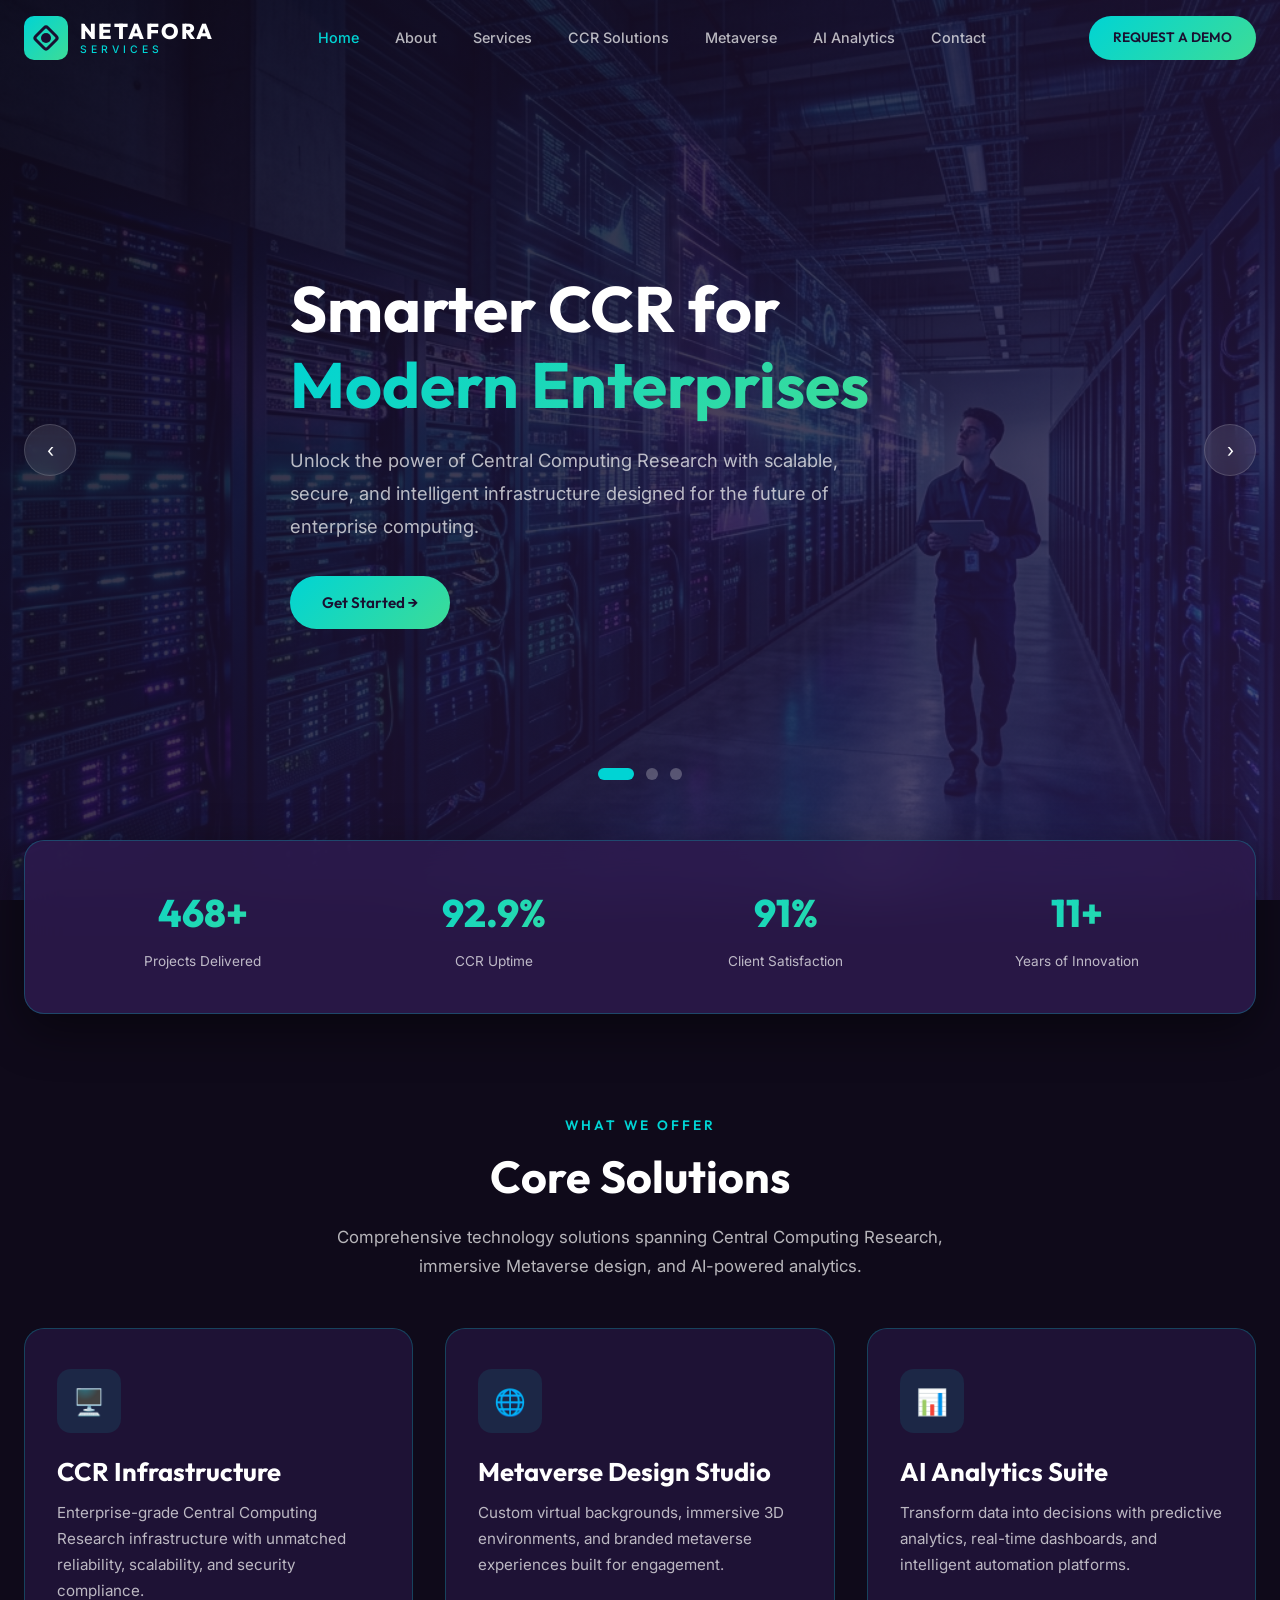
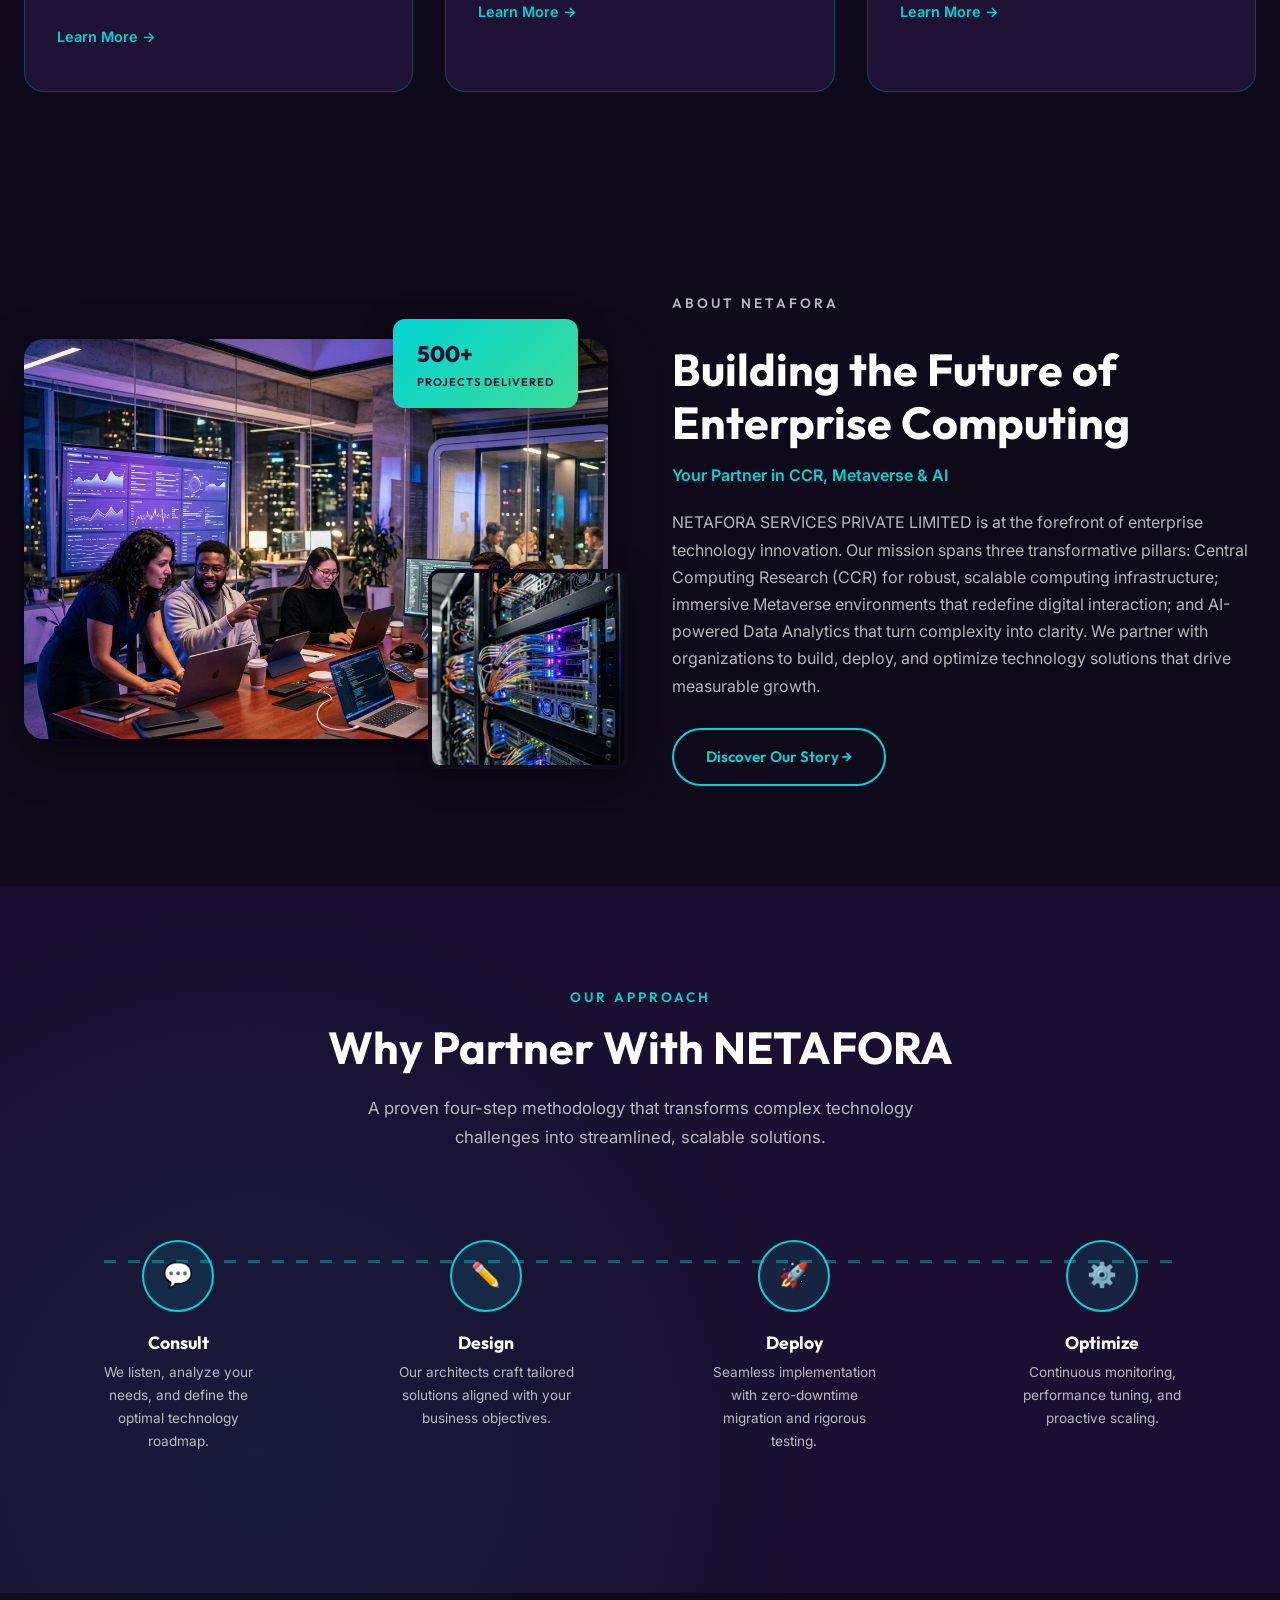
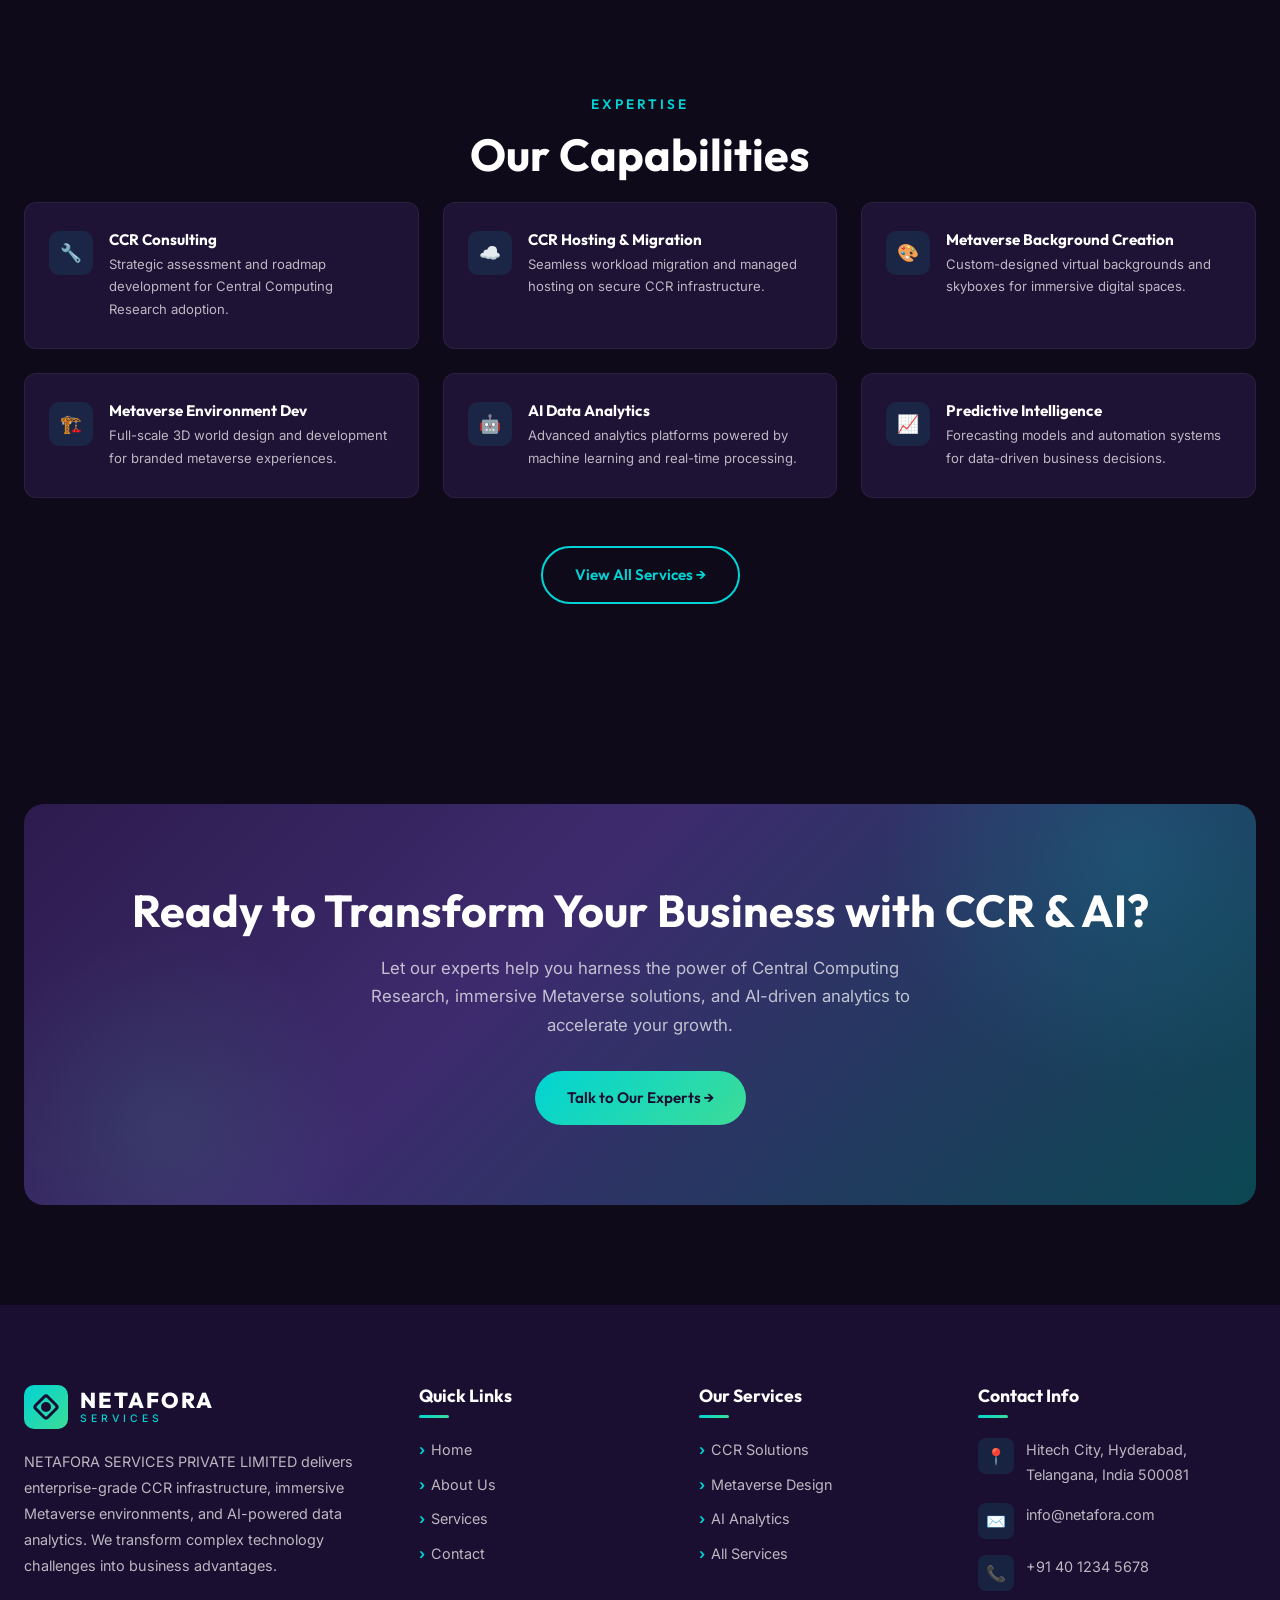
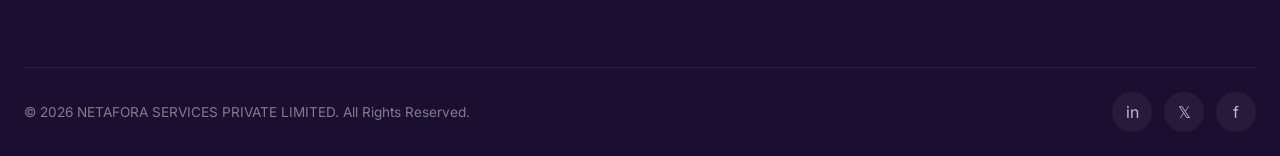
==== index.html @ 44c473fe "First commit" ====
<!DOCTYPE html>
<html lang="en">
<head>
  <meta charset="UTF-8">
  <meta name="viewport" content="width=device-width, initial-scale=1.0">
  <title>NETAFORA SERVICES — CCR, Metaverse & AI Analytics Solutions</title>
  <meta name="description" content="NETAFORA SERVICES PRIVATE LIMITED delivers cutting-edge Central Computing Research (CCR), immersive Metaverse environments, and AI-powered Data Analytics solutions for modern enterprises.">
  <link rel="stylesheet" href="css/style.css">
</head>
<body>

  <!-- ========== HEADER ========== -->
  <header class="site-header" id="siteHeader">
    <div class="header-inner">
      <a href="index.html" class="logo">
        <div class="logo-icon" aria-hidden="true"></div>
        <div class="logo-text">
          <span class="brand">NETAFORA</span>
          <span class="tagline">SERVICES</span>
        </div>
      </a>
      <nav class="main-nav" id="mainNav">
        <a href="index.html">Home</a>
        <a href="about.html">About</a>
        <a href="services.html">Services</a>
        <a href="ccr.html">CCR Solutions</a>
        <a href="metaverse.html">Metaverse</a>
        <a href="data-analytics.html">AI Analytics</a>
        <a href="contact.html">Contact</a>
      </nav>
      <div class="header-cta">
        <a href="contact.html" class="btn btn-primary btn-sm">REQUEST A DEMO</a>
      </div>
      <button class="nav-toggle" id="navToggle" aria-label="Toggle navigation">
        <span></span><span></span><span></span>
      </button>
    </div>
  </header>

  <!-- ========== HERO CAROUSEL ========== -->
  <section class="hero-carousel" id="heroCarousel">
    <div class="carousel-slides">
      <!-- Slide 1 -->
      <div class="carousel-slide active">
        <div class="slide-bg" style="background-image: url('assets/images/hero-ccr.png')"></div>
        <div class="slide-overlay"></div>
        <div class="slide-content">
          <h1 class="reveal">Smarter CCR for <span class="text-gradient">Modern Enterprises</span></h1>
          <p class="reveal">Unlock the power of Central Computing Research with scalable, secure, and intelligent infrastructure designed for the future of enterprise computing.</p>
          <a href="ccr.html" class="btn btn-primary reveal">Get Started →</a>
        </div>
      </div>
      <!-- Slide 2 -->
      <div class="carousel-slide">
        <div class="slide-bg" style="background-image: url('assets/images/hero-metaverse.png')"></div>
        <div class="slide-overlay"></div>
        <div class="slide-content">
          <h1>Immersive Metaverse Environments, <span class="text-gradient">Built Right</span></h1>
          <p>From virtual backgrounds to fully immersive 3D worlds — we design and build metaverse experiences that captivate and engage.</p>
          <a href="metaverse.html" class="btn btn-primary">Get Started →</a>
        </div>
      </div>
      <!-- Slide 3 -->
      <div class="carousel-slide">
        <div class="slide-bg" style="background-image: url('assets/images/hero-analytics.png')"></div>
        <div class="slide-overlay"></div>
        <div class="slide-content">
          <h1>AI-Driven Data Analytics for <span class="text-gradient">Real Growth</span></h1>
          <p>Transform raw data into actionable intelligence. Our AI-powered analytics platform delivers insights that drive smarter decisions.</p>
          <a href="data-analytics.html" class="btn btn-primary">Get Started →</a>
        </div>
      </div>
    </div>

    <div class="carousel-arrows">
      <button class="carousel-arrow prev" aria-label="Previous slide">‹</button>
      <button class="carousel-arrow next" aria-label="Next slide">›</button>
    </div>

    <div class="carousel-dots">
      <button class="carousel-dot active" aria-label="Go to slide 1"></button>
      <button class="carousel-dot" aria-label="Go to slide 2"></button>
      <button class="carousel-dot" aria-label="Go to slide 3"></button>
    </div>
  </section>

  <!-- ========== STATS STRIP ========== -->
  <section class="stats-strip">
    <div class="container">
      <div class="stats-strip-inner reveal">
        <div class="stat-item">
          <div class="stat-number" data-target="500" data-suffix="+">0</div>
          <div class="stat-label">Projects Delivered</div>
        </div>
        <div class="stat-item">
          <div class="stat-number" data-target="99" data-suffix=".9%">0</div>
          <div class="stat-label">CCR Uptime</div>
        </div>
        <div class="stat-item">
          <div class="stat-number" data-target="98" data-suffix="%">0</div>
          <div class="stat-label">Client Satisfaction</div>
        </div>
        <div class="stat-item">
          <div class="stat-number" data-target="12" data-suffix="+">0</div>
          <div class="stat-label">Years of Innovation</div>
        </div>
      </div>
    </div>
  </section>

  <!-- ========== CORE SOLUTIONS ========== -->
  <section class="core-solutions section-pad" id="coreSolutions">
    <div class="container">
      <div class="section-header reveal">
        <p class="section-label">What We Offer</p>
        <h2 class="section-title">Core Solutions</h2>
        <p class="section-subtitle">Comprehensive technology solutions spanning Central Computing Research, immersive Metaverse design, and AI-powered analytics.</p>
      </div>
      <div class="solutions-grid">
        <div class="solution-card reveal">
          <div class="card-icon">🖥️</div>
          <h3>CCR Infrastructure</h3>
          <p>Enterprise-grade Central Computing Research infrastructure with unmatched reliability, scalability, and security compliance.</p>
          <a href="ccr.html" class="card-link">Learn More →</a>
        </div>
        <div class="solution-card reveal">
          <div class="card-icon">🌐</div>
          <h3>Metaverse Design Studio</h3>
          <p>Custom virtual backgrounds, immersive 3D environments, and branded metaverse experiences built for engagement.</p>
          <a href="metaverse.html" class="card-link">Learn More →</a>
        </div>
        <div class="solution-card reveal">
          <div class="card-icon">📊</div>
          <h3>AI Analytics Suite</h3>
          <p>Transform data into decisions with predictive analytics, real-time dashboards, and intelligent automation platforms.</p>
          <a href="data-analytics.html" class="card-link">Learn More →</a>
        </div>
      </div>
    </div>
  </section>

  <!-- ========== ABOUT SNAPSHOT ========== -->
  <section class="about-snapshot section-pad" id="aboutSnapshot">
    <div class="container">
      <div class="snapshot-grid">
        <div class="about-image-grid reveal-left">
          <div class="img-main">
            <img src="assets/images/about-team.png" alt="NETAFORA team collaborating on technology solutions">
          </div>
          <div class="img-secondary">
            <img src="assets/images/ccr-infrastructure.png" alt="CCR infrastructure close-up">
          </div>
          <div class="floating-badge">
            500+
            <span>Projects Delivered</span>
          </div>
        </div>
        <div class="snapshot-text reveal-right">
          <p class="section-label">About NETAFORA</p>
          <h2 class="section-title">Building the Future of Enterprise Computing</h2>
          <p class="sub">Your Partner in CCR, Metaverse &amp; AI</p>
          <p>NETAFORA SERVICES PRIVATE LIMITED is at the forefront of enterprise technology innovation. Our mission spans three transformative pillars: Central Computing Research (CCR) for robust, scalable computing infrastructure; immersive Metaverse environments that redefine digital interaction; and AI-powered Data Analytics that turn complexity into clarity. We partner with organizations to build, deploy, and optimize technology solutions that drive measurable growth.</p>
          <a href="about.html" class="btn btn-outline">Discover Our Story →</a>
        </div>
      </div>
    </div>
  </section>

  <!-- ========== PROCESS TIMELINE ========== -->
  <section class="process-section section-pad" id="processSection">
    <div class="container">
      <div class="section-header reveal">
        <p class="section-label">Our Approach</p>
        <h2 class="section-title">Why Partner With NETAFORA</h2>
        <p class="section-subtitle">A proven four-step methodology that transforms complex technology challenges into streamlined, scalable solutions.</p>
      </div>
      <div class="process-timeline reveal">
        <div class="process-step">
          <div class="step-icon">💬</div>
          <h4>Consult</h4>
          <p>We listen, analyze your needs, and define the optimal technology roadmap.</p>
        </div>
        <div class="process-step">
          <div class="step-icon">✏️</div>
          <h4>Design</h4>
          <p>Our architects craft tailored solutions aligned with your business objectives.</p>
        </div>
        <div class="process-step">
          <div class="step-icon">🚀</div>
          <h4>Deploy</h4>
          <p>Seamless implementation with zero-downtime migration and rigorous testing.</p>
        </div>
        <div class="process-step">
          <div class="step-icon">⚙️</div>
          <h4>Optimize</h4>
          <p>Continuous monitoring, performance tuning, and proactive scaling.</p>
        </div>
      </div>
    </div>
  </section>

  <!-- ========== CAPABILITIES GRID ========== -->
  <section class="capabilities-section section-pad" id="capabilities">
    <div class="container">
      <div class="section-header reveal">
        <p class="section-label">Expertise</p>
        <h2 class="section-title">Our Capabilities</h2>
      </div>
      <div class="capabilities-grid">
        <div class="capability-item reveal">
          <div class="cap-icon">🔧</div>
          <div>
            <h4>CCR Consulting</h4>
            <p>Strategic assessment and roadmap development for Central Computing Research adoption.</p>
          </div>
        </div>
        <div class="capability-item reveal">
          <div class="cap-icon">☁️</div>
          <div>
            <h4>CCR Hosting &amp; Migration</h4>
            <p>Seamless workload migration and managed hosting on secure CCR infrastructure.</p>
          </div>
        </div>
        <div class="capability-item reveal">
          <div class="cap-icon">🎨</div>
          <div>
            <h4>Metaverse Background Creation</h4>
            <p>Custom-designed virtual backgrounds and skyboxes for immersive digital spaces.</p>
          </div>
        </div>
        <div class="capability-item reveal">
          <div class="cap-icon">🏗️</div>
          <div>
            <h4>Metaverse Environment Dev</h4>
            <p>Full-scale 3D world design and development for branded metaverse experiences.</p>
          </div>
        </div>
        <div class="capability-item reveal">
          <div class="cap-icon">🤖</div>
          <div>
            <h4>AI Data Analytics</h4>
            <p>Advanced analytics platforms powered by machine learning and real-time processing.</p>
          </div>
        </div>
        <div class="capability-item reveal">
          <div class="cap-icon">📈</div>
          <div>
            <h4>Predictive Intelligence</h4>
            <p>Forecasting models and automation systems for data-driven business decisions.</p>
          </div>
        </div>
      </div>
      <div class="section-header">
        <a href="services.html" class="btn btn-outline reveal">View All Services →</a>
      </div>
    </div>
  </section>

  <!-- ========== CTA BANNER ========== -->
  <section class="cta-banner section-pad">
    <div class="container">
      <div class="cta-banner-inner reveal">
        <h2>Ready to Transform Your Business with CCR &amp; AI?</h2>
        <p>Let our experts help you harness the power of Central Computing Research, immersive Metaverse solutions, and AI-driven analytics to accelerate your growth.</p>
        <a href="contact.html" class="btn btn-primary">Talk to Our Experts →</a>
      </div>
    </div>
  </section>

  <!-- ========== FOOTER ========== -->
  <footer class="site-footer" id="siteFooter">
    <div class="container">
      <div class="footer-grid">
        <div class="footer-col">
          <div class="logo" style="margin-bottom: 20px;">
            <div class="logo-icon" aria-hidden="true"></div>
            <div class="logo-text">
              <span class="brand">NETAFORA</span>
              <span class="tagline">SERVICES</span>
            </div>
          </div>
          <p>NETAFORA SERVICES PRIVATE LIMITED delivers enterprise-grade CCR infrastructure, immersive Metaverse environments, and AI-powered data analytics. We transform complex technology challenges into business advantages.</p>
        </div>
        <div class="footer-col">
          <h4>Quick Links</h4>
          <div class="footer-links">
            <a href="index.html">Home</a>
            <a href="about.html">About Us</a>
            <a href="services.html">Services</a>
            <a href="contact.html">Contact</a>
          </div>
        </div>
        <div class="footer-col">
          <h4>Our Services</h4>
          <div class="footer-links">
            <a href="ccr.html">CCR Solutions</a>
            <a href="metaverse.html">Metaverse Design</a>
            <a href="data-analytics.html">AI Analytics</a>
            <a href="services.html">All Services</a>
          </div>
        </div>
        <div class="footer-col">
          <h4>Contact Info</h4>
          <div class="footer-contact-item">
            <div class="fc-icon">📍</div>
            <div>Hitech City, Hyderabad,<br>Telangana, India 500081</div>
          </div>
          <div class="footer-contact-item">
            <div class="fc-icon">✉️</div>
            <div>info@netafora.com</div>
          </div>
          <div class="footer-contact-item">
            <div class="fc-icon">📞</div>
            <div>+91 40 1234 5678</div>
          </div>
        </div>
      </div>
      <div class="footer-bottom">
        <p>&copy; 2026 NETAFORA SERVICES PRIVATE LIMITED. All Rights Reserved.</p>
        <div class="footer-socials">
          <a href="#" aria-label="LinkedIn">in</a>
          <a href="#" aria-label="Twitter">𝕏</a>
          <a href="#" aria-label="Facebook">f</a>
        </div>
      </div>
    </div>
  </footer>

  <script src="js/script.js"></script>
</body>
</html>
---- css/style.css ----
/* ============================================================
   NETAFORA SERVICES PRIVATE LIMITED — Master Stylesheet
   Design System: Deep Indigo/Violet + Electric Cyan/Mint
   ============================================================ */

/* ---------- Google Fonts ---------- */
@import url('https://fonts.googleapis.com/css2?family=Inter:wght@300;400;500;600;700&family=Outfit:wght@400;500;600;700;800;900&display=swap');

/* ---------- CSS Reset ---------- */
*, *::before, *::after { margin: 0; padding: 0; box-sizing: border-box; }
html { scroll-behavior: smooth; }
body { font-family: 'Inter', sans-serif; background: var(--bg); color: var(--text); line-height: 1.7; overflow-x: hidden; }
a { text-decoration: none; color: inherit; }
ul, ol { list-style: none; }
img { max-width: 100%; height: auto; display: block; }
button, input, textarea, select { font-family: inherit; font-size: inherit; }

/* ---------- Design Tokens ---------- */
:root {
  --primary: #2D1B4E;
  --primary-light: #3D2B6E;
  --primary-dark: #1A0F30;
  --primary-mid: #352060;
  --accent: #00D4D4;
  --accent-alt: #3DDC97;
  --gradient: linear-gradient(135deg, #00D4D4, #3DDC97);
  --gradient-diag: linear-gradient(135deg, #2D1B4E 50%, #00D4D4 50%);
  --gradient-hero: linear-gradient(135deg, rgba(45,27,78,0.92), rgba(26,15,48,0.85));
  --bg: #0F0A1A;
  --bg-card: rgba(45,27,78,0.55);
  --bg-card-solid: #251545;
  --text: #FFFFFF;
  --text-secondary: rgba(255,255,255,0.7);
  --text-muted: rgba(255,255,255,0.45);
  --border: rgba(0,212,212,0.25);
  --border-strong: rgba(0,212,212,0.5);
  --shadow: 0 8px 32px rgba(0,0,0,0.35);
  --shadow-lg: 0 16px 48px rgba(0,0,0,0.45);
  --radius: 12px;
  --radius-lg: 20px;
  --radius-pill: 50px;
  --transition: 0.35s cubic-bezier(0.4, 0, 0.2, 1);
  --max-width: 1280px;
}

/* ---------- Utility ---------- */
.container { max-width: var(--max-width); margin: 0 auto; padding: 0 24px; }
.section-pad { padding: 100px 0; }
.text-gradient { background: var(--gradient); -webkit-background-clip: text; -webkit-text-fill-color: transparent; background-clip: text; }
.sr-only { position: absolute; width: 1px; height: 1px; padding: 0; margin: -1px; overflow: hidden; clip: rect(0,0,0,0); border: 0; }

/* ---------- Typography ---------- */
h1, h2, h3, h4, h5, h6 { font-family: 'Outfit', sans-serif; font-weight: 700; line-height: 1.2; }
h1 { font-size: clamp(2.2rem, 5vw, 3.8rem); }
h2 { font-size: clamp(1.8rem, 4vw, 2.8rem); }
h3 { font-size: clamp(1.2rem, 2.5vw, 1.6rem); }
.section-label { font-family: 'Outfit', sans-serif; font-size: 0.85rem; font-weight: 600; letter-spacing: 3px; text-transform: uppercase; color: var(--accent); margin-bottom: 12px; }
.section-title { margin-bottom: 20px; }
.section-subtitle { color: var(--text-secondary); max-width: 620px; margin-bottom: 48px; font-size: 1.05rem; }
.section-header { text-align: center; }
.section-header .section-subtitle { margin-left: auto; margin-right: auto; }

/* ---------- Buttons ---------- */
.btn { display: inline-flex; align-items: center; gap: 8px; padding: 14px 32px; border-radius: var(--radius-pill); font-family: 'Outfit', sans-serif; font-weight: 600; font-size: 0.95rem; border: none; cursor: pointer; transition: var(--transition); position: relative; overflow: hidden; }
.btn-primary { background: var(--gradient); color: var(--primary-dark); }
.btn-primary:hover { transform: translateY(-2px); box-shadow: 0 8px 24px rgba(0,212,212,0.35); }
.btn-outline { background: transparent; color: var(--accent); border: 2px solid var(--accent); }
.btn-outline:hover { background: var(--accent); color: var(--primary-dark); transform: translateY(-2px); }
.btn-white { background: #fff; color: var(--primary); }
.btn-white:hover { transform: translateY(-2px); box-shadow: 0 8px 24px rgba(255,255,255,0.2); }
.btn-sm { padding: 10px 24px; font-size: 0.85rem; }
.btn-icon { width: 48px; height: 48px; padding: 0; display: inline-flex; align-items: center; justify-content: center; border-radius: 50%; }

/* ---------- Header / Navigation ---------- */
.site-header { position: fixed; top: 0; left: 0; width: 100%; z-index: 1000; padding: 16px 0; transition: var(--transition); }
.site-header.scrolled { background: rgba(15,10,26,0.95); backdrop-filter: blur(20px); -webkit-backdrop-filter: blur(20px); padding: 10px 0; box-shadow: 0 4px 30px rgba(0,0,0,0.3); }
.header-inner { display: flex; align-items: center; justify-content: space-between; max-width: var(--max-width); margin: 0 auto; padding: 0 24px; }
.logo { display: flex; align-items: center; gap: 12px; }
.logo-icon { width: 44px; height: 44px; background: var(--gradient); border-radius: 10px; display: flex; align-items: center; justify-content: center; position: relative; }
.logo-icon::before { content: ''; position: absolute; width: 20px; height: 20px; border: 3px solid var(--primary-dark); border-radius: 4px; transform: rotate(45deg); }
.logo-icon::after { content: ''; position: absolute; width: 10px; height: 10px; background: var(--primary-dark); border-radius: 50%; }
.logo-text { display: flex; flex-direction: column; line-height: 1; }
.logo-text .brand { font-family: 'Outfit', sans-serif; font-weight: 800; font-size: 1.35rem; letter-spacing: 2px; color: #fff; }
.logo-text .tagline { font-size: 0.65rem; letter-spacing: 4px; text-transform: uppercase; color: var(--accent); font-weight: 500; margin-top: 2px; }

.main-nav { display: flex; align-items: center; gap: 4px; }
.main-nav a { padding: 8px 16px; font-size: 0.9rem; font-weight: 500; color: var(--text-secondary); transition: var(--transition); border-radius: 8px; white-space: nowrap; }
.main-nav a:hover, .main-nav a.active { color: var(--accent); }

.header-cta .btn { font-size: 0.85rem; padding: 10px 24px; }

/* Mobile nav toggle */
.nav-toggle { display: none; flex-direction: column; gap: 5px; cursor: pointer; padding: 8px; background: none; border: none; }
.nav-toggle span { display: block; width: 24px; height: 2px; background: #fff; transition: var(--transition); border-radius: 2px; }
.nav-toggle.active span:nth-child(1) { transform: rotate(45deg) translate(5px, 5px); }
.nav-toggle.active span:nth-child(2) { opacity: 0; }
.nav-toggle.active span:nth-child(3) { transform: rotate(-45deg) translate(5px, -5px); }

/* ---------- Footer ---------- */
.site-footer { background: var(--primary-dark); padding: 80px 0 0; }
.footer-grid { display: grid; grid-template-columns: 1.5fr 1fr 1fr 1.2fr; gap: 48px; padding-bottom: 60px; border-bottom: 1px solid rgba(255,255,255,0.08); }
.footer-col h4 { font-family: 'Outfit', sans-serif; font-size: 1.1rem; margin-bottom: 20px; position: relative; padding-bottom: 12px; }
.footer-col h4::after { content: ''; position: absolute; bottom: 0; left: 0; width: 30px; height: 3px; background: var(--gradient); border-radius: 2px; }
.footer-col p { color: var(--text-secondary); font-size: 0.9rem; line-height: 1.8; }
.footer-col .footer-links { display: flex; flex-direction: column; gap: 10px; }
.footer-col .footer-links a { color: var(--text-secondary); font-size: 0.9rem; transition: var(--transition); display: flex; align-items: center; gap: 6px; }
.footer-col .footer-links a:hover { color: var(--accent); transform: translateX(4px); }
.footer-col .footer-links a::before { content: '›'; color: var(--accent); font-weight: 700; }
.footer-contact-item { display: flex; align-items: flex-start; gap: 12px; margin-bottom: 16px; color: var(--text-secondary); font-size: 0.9rem; }
.footer-contact-item .fc-icon { width: 36px; height: 36px; min-width: 36px; background: rgba(0,212,212,0.1); border-radius: 8px; display: flex; align-items: center; justify-content: center; color: var(--accent); font-size: 1rem; }
.footer-bottom { display: flex; align-items: center; justify-content: space-between; padding: 24px 0; }
.footer-bottom p { color: var(--text-muted); font-size: 0.85rem; }
.footer-socials { display: flex; gap: 12px; }
.footer-socials a { width: 40px; height: 40px; border-radius: 50%; background: rgba(255,255,255,0.05); display: flex; align-items: center; justify-content: center; color: var(--text-secondary); transition: var(--transition); }
.footer-socials a:hover { background: var(--accent); color: var(--primary-dark); }

/* ---------- Page Banner ---------- */
.page-banner { position: relative; padding: 160px 0 80px; text-align: center; background: var(--primary-dark); overflow: hidden; }
.page-banner::before { content: ''; position: absolute; inset: 0; background: radial-gradient(ellipse at 30% 50%, rgba(0,212,212,0.08) 0%, transparent 60%), radial-gradient(ellipse at 70% 50%, rgba(61,220,151,0.06) 0%, transparent 60%); }
.page-banner .grid-pattern { position: absolute; inset: 0; background-image: linear-gradient(rgba(255,255,255,0.03) 1px, transparent 1px), linear-gradient(90deg, rgba(255,255,255,0.03) 1px, transparent 1px); background-size: 50px 50px; }
.page-banner h1 { position: relative; z-index: 1; }
.page-banner .breadcrumb { position: relative; z-index: 1; margin-top: 16px; color: var(--text-secondary); font-size: 0.9rem; }
.page-banner .breadcrumb a { color: var(--accent); }

/* ============================================================
   HOME PAGE — Hero Carousel
   ============================================================ */
.hero-carousel { position: relative; height: 100vh; min-height: 600px; overflow: hidden; }
.carousel-slides { position: relative; height: 100%; }
.carousel-slide { position: absolute; inset: 0; opacity: 0; transition: opacity 0.8s ease; display: flex; align-items: center; }
.carousel-slide.active { opacity: 1; z-index: 1; }
.carousel-slide .slide-bg { position: absolute; inset: 0; background-size: cover; background-position: center; }
.carousel-slide .slide-overlay { position: absolute; inset: 0; background: linear-gradient(135deg, rgba(15,10,26,0.88) 0%, rgba(45,27,78,0.75) 100%); }
.carousel-slide .slide-content { position: relative; z-index: 2; max-width: var(--max-width); margin: 0 auto; padding: 0 24px; }
.carousel-slide .slide-content h1 { font-size: clamp(2.4rem, 5.5vw, 4rem); margin-bottom: 20px; max-width: 700px; }
.carousel-slide .slide-content p { color: var(--text-secondary); font-size: 1.15rem; max-width: 560px; margin-bottom: 32px; line-height: 1.8; }

.carousel-arrows { position: absolute; top: 50%; left: 0; right: 0; z-index: 10; display: flex; justify-content: space-between; padding: 0 24px; transform: translateY(-50%); pointer-events: none; }
.carousel-arrow { width: 52px; height: 52px; border-radius: 50%; background: rgba(255,255,255,0.1); backdrop-filter: blur(10px); border: 1px solid rgba(255,255,255,0.15); display: flex; align-items: center; justify-content: center; cursor: pointer; transition: var(--transition); pointer-events: all; color: #fff; font-size: 1.2rem; }
.carousel-arrow:hover { background: var(--accent); color: var(--primary-dark); border-color: var(--accent); }

.carousel-dots { position: absolute; bottom: 120px; left: 50%; transform: translateX(-50%); z-index: 10; display: flex; gap: 12px; }
.carousel-dot { width: 12px; height: 12px; border-radius: 50%; background: rgba(255,255,255,0.25); cursor: pointer; transition: var(--transition); border: none; }
.carousel-dot.active { background: var(--accent); width: 36px; border-radius: 6px; }

/* ---------- Stats Strip ---------- */
.stats-strip { position: relative; z-index: 20; margin-top: -60px; }
.stats-strip-inner { background: rgba(45,27,78,0.85); backdrop-filter: blur(20px); -webkit-backdrop-filter: blur(20px); border: 1px solid var(--border); border-radius: var(--radius-lg); padding: 40px 48px; display: grid; grid-template-columns: repeat(4, 1fr); gap: 32px; box-shadow: var(--shadow-lg); }
.stat-item { text-align: center; }
.stat-number { font-family: 'Outfit', sans-serif; font-size: 2.4rem; font-weight: 800; background: var(--gradient); -webkit-background-clip: text; -webkit-text-fill-color: transparent; background-clip: text; }
.stat-label { color: var(--text-secondary); font-size: 0.85rem; margin-top: 4px; }

/* ---------- Core Solutions Section ---------- */
.core-solutions { background: var(--bg); }
.solutions-grid { display: grid; grid-template-columns: repeat(3, 1fr); gap: 32px; }
.solution-card { background: var(--bg-card); backdrop-filter: blur(10px); border: 1px solid var(--border); border-radius: var(--radius-lg); padding: 40px 32px; transition: var(--transition); position: relative; overflow: hidden; }
.solution-card::before { content: ''; position: absolute; top: 0; left: 0; right: 0; height: 3px; background: var(--gradient); opacity: 0; transition: var(--transition); }
.solution-card:hover { transform: translateY(-8px); box-shadow: var(--shadow-lg); border-color: var(--border-strong); }
.solution-card:hover::before { opacity: 1; }
.solution-card .card-icon { width: 64px; height: 64px; background: rgba(0,212,212,0.1); border-radius: 14px; display: flex; align-items: center; justify-content: center; margin-bottom: 24px; font-size: 1.6rem; color: var(--accent); }
.solution-card h3 { margin-bottom: 12px; }
.solution-card p { color: var(--text-secondary); font-size: 0.95rem; margin-bottom: 20px; }
.solution-card .card-link { display: inline-flex; align-items: center; gap: 8px; color: var(--accent); font-weight: 600; font-size: 0.9rem; transition: var(--transition); }
.solution-card .card-link:hover { gap: 14px; }

/* ---------- About Snapshot ---------- */
.about-snapshot .snapshot-grid { display: grid; grid-template-columns: 1fr 1fr; gap: 64px; align-items: center; }
.about-image-grid { position: relative; }
.about-image-grid .img-main { border-radius: var(--radius-lg); overflow: hidden; box-shadow: var(--shadow-lg); }
.about-image-grid .img-main img { width: 100%; height: 400px; object-fit: cover; }
.about-image-grid .img-secondary { position: absolute; bottom: -30px; right: -20px; width: 200px; height: 200px; border-radius: var(--radius); overflow: hidden; border: 4px solid var(--bg); box-shadow: var(--shadow); }
.about-image-grid .img-secondary img { width: 100%; height: 100%; object-fit: cover; }
.about-image-grid .floating-badge { position: absolute; top: -20px; right: 30px; background: var(--gradient); color: var(--primary-dark); padding: 16px 24px; border-radius: var(--radius); font-family: 'Outfit', sans-serif; font-weight: 800; font-size: 1.4rem; box-shadow: var(--shadow); }
.about-image-grid .floating-badge span { display: block; font-size: 0.7rem; font-weight: 600; letter-spacing: 1px; text-transform: uppercase; }
.snapshot-text h2 { margin-bottom: 12px; }
.snapshot-text .sub { color: var(--accent); font-weight: 600; margin-bottom: 20px; font-size: 1rem; }
.snapshot-text p { color: var(--text-secondary); margin-bottom: 28px; }

/* ---------- Process Timeline ---------- */
.process-section { background: var(--primary-dark); position: relative; overflow: hidden; }
.process-section::before { content: ''; position: absolute; inset: 0; background: radial-gradient(circle at 20% 80%, rgba(0,212,212,0.06), transparent 50%); }
.process-timeline { display: flex; align-items: flex-start; justify-content: space-between; position: relative; padding: 40px 0; }
.process-timeline::before { content: ''; position: absolute; top: 60px; left: 80px; right: 80px; height: 3px; background: repeating-linear-gradient(90deg, var(--accent) 0, var(--accent) 12px, transparent 12px, transparent 24px); opacity: 0.4; }
.process-step { text-align: center; flex: 1; position: relative; z-index: 1; }
.process-step .step-icon { width: 72px; height: 72px; border-radius: 50%; background: rgba(0,212,212,0.1); border: 2px solid var(--accent); display: flex; align-items: center; justify-content: center; margin: 0 auto 20px; font-size: 1.5rem; color: var(--accent); transition: var(--transition); }
.process-step:hover .step-icon { background: var(--accent); color: var(--primary-dark); transform: scale(1.1); }
.process-step h4 { margin-bottom: 8px; font-size: 1.1rem; }
.process-step p { color: var(--text-secondary); font-size: 0.85rem; max-width: 180px; margin: 0 auto; }

/* ---------- Capabilities Grid ---------- */
.capabilities-grid { display: grid; grid-template-columns: repeat(3, 1fr); gap: 24px; margin-bottom: 48px; }
.capability-item { background: var(--bg-card); border: 1px solid rgba(255,255,255,0.06); border-radius: var(--radius); padding: 28px 24px; display: flex; align-items: flex-start; gap: 16px; transition: var(--transition); }
.capability-item:hover { border-color: var(--border); transform: translateY(-4px); }
.capability-item .cap-icon { width: 44px; height: 44px; min-width: 44px; background: rgba(0,212,212,0.1); border-radius: 10px; display: flex; align-items: center; justify-content: center; color: var(--accent); font-size: 1.1rem; }
.capability-item h4 { font-size: 0.95rem; margin-bottom: 4px; }
.capability-item p { color: var(--text-secondary); font-size: 0.82rem; }

/* ---------- CTA Banner ---------- */
.cta-banner { position: relative; overflow: hidden; }
.cta-banner-inner { background: linear-gradient(135deg, var(--primary) 0%, var(--primary-light) 40%, rgba(0,212,212,0.3) 100%); border-radius: var(--radius-lg); padding: 80px 64px; text-align: center; position: relative; overflow: hidden; }
.cta-banner-inner::before { content: ''; position: absolute; top: -50%; right: -10%; width: 500px; height: 500px; background: radial-gradient(circle, rgba(0,212,212,0.15), transparent 70%); border-radius: 50%; }
.cta-banner-inner::after { content: ''; position: absolute; bottom: -30%; left: -5%; width: 400px; height: 400px; background: radial-gradient(circle, rgba(61,220,151,0.1), transparent 70%); border-radius: 50%; }
.cta-banner-inner h2 { position: relative; z-index: 1; margin-bottom: 16px; }
.cta-banner-inner p { position: relative; z-index: 1; color: var(--text-secondary); max-width: 560px; margin: 0 auto 32px; font-size: 1.05rem; }
.cta-banner-inner .btn { position: relative; z-index: 1; }

/* ============================================================
   ABOUT PAGE
   ============================================================ */
.about-story { display: grid; grid-template-columns: 1fr 1fr; gap: 64px; align-items: center; }
.about-story-image { position: relative; }
.about-story-image img { border-radius: var(--radius-lg); width: 100%; height: 480px; object-fit: cover; box-shadow: var(--shadow-lg); }
.about-story-image .exp-badge { position: absolute; bottom: 30px; left: -20px; background: var(--gradient); color: var(--primary-dark); padding: 20px 28px; border-radius: var(--radius); font-family: 'Outfit', sans-serif; text-align: center; box-shadow: var(--shadow); }
.about-story-image .exp-badge .num { font-size: 2.2rem; font-weight: 900; line-height: 1; }
.about-story-image .exp-badge .label { font-size: 0.7rem; font-weight: 600; text-transform: uppercase; letter-spacing: 1px; }
.about-story-text h2 { margin-bottom: 20px; }
.about-story-text p { color: var(--text-secondary); margin-bottom: 16px; font-size: 0.95rem; }

.mv-cards { display: grid; grid-template-columns: 1fr 1fr; gap: 32px; }
.mv-card { background: var(--bg-card); border: 1px solid var(--border); border-radius: var(--radius-lg); padding: 40px 32px; position: relative; overflow: hidden; }
.mv-card::before { content: ''; position: absolute; top: 0; left: 0; right: 0; height: 4px; background: var(--gradient); }
.mv-card h3 { margin-bottom: 16px; display: flex; align-items: center; gap: 12px; }
.mv-card h3 .mv-icon { color: var(--accent); font-size: 1.4rem; }
.mv-card p { color: var(--text-secondary); font-size: 0.95rem; }

.why-row { display: grid; grid-template-columns: 1fr 1fr; gap: 64px; align-items: center; margin-bottom: 80px; }
.why-row:last-child { margin-bottom: 0; }
.why-row.reverse { direction: rtl; }
.why-row.reverse > * { direction: ltr; }
.why-row img { border-radius: var(--radius-lg); width: 100%; height: 340px; object-fit: cover; box-shadow: var(--shadow); }
.why-text h3 { margin-bottom: 16px; }
.why-text p { color: var(--text-secondary); font-size: 0.95rem; margin-bottom: 12px; }
.why-text ul { margin-top: 12px; }
.why-text ul li { color: var(--text-secondary); font-size: 0.9rem; padding: 6px 0; padding-left: 24px; position: relative; }
.why-text ul li::before { content: '✓'; position: absolute; left: 0; color: var(--accent); font-weight: 700; }

/* ============================================================
   SERVICES PAGE — Masonry Grid
   ============================================================ */
.masonry-grid { columns: 3; column-gap: 28px; }
.masonry-item { break-inside: avoid; margin-bottom: 28px; background: var(--bg-card); border: 1px solid rgba(255,255,255,0.06); border-radius: var(--radius-lg); overflow: hidden; transition: var(--transition); }
.masonry-item:hover { transform: translateY(-6px); box-shadow: var(--shadow-lg); border-color: var(--border); }
.masonry-item img { width: 100%; height: auto; min-height: 180px; max-height: 260px; object-fit: cover; }
.masonry-item .masonry-content { padding: 28px 24px; }
.masonry-item h3 { font-size: 1.15rem; margin-bottom: 10px; }
.masonry-item p { color: var(--text-secondary); font-size: 0.9rem; margin-bottom: 16px; }
.masonry-item .read-more { color: var(--accent); font-weight: 600; font-size: 0.85rem; display: inline-flex; align-items: center; gap: 6px; transition: var(--transition); }
.masonry-item .read-more:hover { gap: 12px; }
/* Stagger heights */
.masonry-item:nth-child(odd) img { min-height: 200px; }
.masonry-item:nth-child(3n) img { min-height: 240px; }

/* ============================================================
   CCR PAGE — Tabbed Layout
   ============================================================ */
.ccr-layout { display: grid; grid-template-columns: 260px 1fr; gap: 48px; align-items: flex-start; }
.ccr-sidebar { position: sticky; top: 100px; }
.ccr-tab-nav { display: flex; flex-direction: column; gap: 4px; }
.ccr-tab-btn { padding: 14px 20px; background: transparent; border: none; border-left: 3px solid transparent; text-align: left; color: var(--text-secondary); font-size: 0.9rem; font-weight: 500; cursor: pointer; transition: var(--transition); border-radius: 0 8px 8px 0; font-family: 'Inter', sans-serif; }
.ccr-tab-btn:hover { color: var(--text); background: rgba(255,255,255,0.03); }
.ccr-tab-btn.active { color: var(--accent); border-left-color: var(--accent); background: rgba(0,212,212,0.05); font-weight: 600; }
.ccr-benefits { margin-top: 32px; background: var(--bg-card); border: 1px solid var(--border); border-radius: var(--radius); padding: 24px; }
.ccr-benefits h4 { font-size: 0.95rem; margin-bottom: 16px; color: var(--accent); }
.ccr-benefits li { color: var(--text-secondary); font-size: 0.85rem; padding: 8px 0; padding-left: 24px; position: relative; border-bottom: 1px solid rgba(255,255,255,0.04); }
.ccr-benefits li:last-child { border-bottom: none; }
.ccr-benefits li::before { content: '◆'; position: absolute; left: 0; color: var(--accent); font-size: 0.6rem; top: 11px; }

.ccr-content-panel { display: none; animation: fadeInUp 0.4s ease; }
.ccr-content-panel.active { display: block; }
.ccr-content-panel h2 { margin-bottom: 20px; font-size: 1.8rem; }
.ccr-content-panel p { color: var(--text-secondary); font-size: 0.95rem; margin-bottom: 16px; line-height: 1.8; }
.ccr-content-panel h3 { margin-top: 28px; margin-bottom: 12px; font-size: 1.2rem; }
.ccr-content-panel ul { margin: 12px 0 20px; }
.ccr-content-panel ul li { color: var(--text-secondary); font-size: 0.9rem; padding: 6px 0; padding-left: 24px; position: relative; }
.ccr-content-panel ul li::before { content: '→'; position: absolute; left: 0; color: var(--accent); }
.ccr-feature-grid { display: grid; grid-template-columns: 1fr 1fr; gap: 20px; margin: 24px 0; }
.ccr-feature-card { background: rgba(0,212,212,0.05); border: 1px solid var(--border); border-radius: var(--radius); padding: 24px; }
.ccr-feature-card h4 { font-size: 0.95rem; margin-bottom: 8px; color: var(--accent); }
.ccr-feature-card p { color: var(--text-secondary); font-size: 0.85rem; margin-bottom: 0; }

/* ============================================================
   METAVERSE PAGE
   ============================================================ */
.meta-hero { position: relative; min-height: 70vh; display: flex; align-items: flex-end; padding-bottom: 60px; overflow: hidden; }
.meta-hero .hero-bg { position: absolute; inset: 0; background-size: cover; background-position: center; }
.meta-hero .hero-overlay { position: absolute; inset: 0; background: linear-gradient(to top, rgba(15,10,26,0.95) 0%, rgba(15,10,26,0.3) 100%); }
.meta-hero .hero-content { position: relative; z-index: 2; max-width: 560px; padding: 40px; background: rgba(45,27,78,0.6); backdrop-filter: blur(16px); border: 1px solid var(--border); border-radius: var(--radius-lg); }
.meta-hero .hero-content h1 { font-size: clamp(1.8rem, 4vw, 2.6rem); margin-bottom: 16px; }
.meta-hero .hero-content p { color: var(--text-secondary); margin-bottom: 24px; }

.meta-services-grid { display: grid; grid-template-columns: 1fr 1fr; gap: 28px; }
.meta-service-card { position: relative; border-radius: var(--radius-lg); overflow: hidden; min-height: 320px; display: flex; align-items: flex-end; transition: var(--transition); }
.meta-service-card:hover { transform: translateY(-6px); box-shadow: var(--shadow-lg); }
.meta-service-card img { position: absolute; inset: 0; width: 100%; height: 100%; object-fit: cover; transition: var(--transition); }
.meta-service-card:hover img { transform: scale(1.05); }
.meta-service-card .card-overlay { position: absolute; inset: 0; background: linear-gradient(to top, rgba(15,10,26,0.9) 0%, transparent 60%); }
.meta-service-card .card-info { position: relative; z-index: 2; padding: 28px; }
.meta-service-card .card-info h3 { margin-bottom: 8px; font-size: 1.2rem; }
.meta-service-card .card-info p { color: var(--text-secondary); font-size: 0.88rem; }

/* Zigzag process */
.zigzag-section .zigzag-step { display: grid; grid-template-columns: 1fr 1fr; gap: 64px; align-items: center; margin-bottom: 80px; }
.zigzag-section .zigzag-step:last-child { margin-bottom: 0; }
.zigzag-section .zigzag-step.reverse { direction: rtl; }
.zigzag-section .zigzag-step.reverse > * { direction: ltr; }
.zigzag-step .step-num { font-family: 'Outfit', sans-serif; font-size: 5rem; font-weight: 900; background: var(--gradient); -webkit-background-clip: text; -webkit-text-fill-color: transparent; background-clip: text; opacity: 0.3; line-height: 1; }
.zigzag-step h3 { font-size: 1.6rem; margin-bottom: 12px; }
.zigzag-step p { color: var(--text-secondary); font-size: 0.95rem; }
.zigzag-step img { width: 100%; height: 300px; object-fit: cover; border-radius: var(--radius-lg); box-shadow: var(--shadow); }

/* Gallery scroll */
.gallery-scroll { overflow-x: auto; display: flex; gap: 20px; padding: 20px 0; scrollbar-width: thin; scrollbar-color: var(--accent) var(--primary-dark); }
.gallery-scroll::-webkit-scrollbar { height: 6px; }
.gallery-scroll::-webkit-scrollbar-track { background: var(--primary-dark); }
.gallery-scroll::-webkit-scrollbar-thumb { background: var(--accent); border-radius: 3px; }
.gallery-scroll img { min-width: 360px; height: 260px; object-fit: cover; border-radius: var(--radius); flex-shrink: 0; transition: var(--transition); }
.gallery-scroll img:hover { transform: scale(1.02); box-shadow: var(--shadow); }

/* ============================================================
   DATA ANALYTICS PAGE
   ============================================================ */
.analytics-hero { position: relative; min-height: 65vh; display: flex; align-items: center; overflow: hidden; }
.analytics-hero .hero-bg { position: absolute; inset: 0; background-size: cover; background-position: center; }
.analytics-hero .hero-overlay { position: absolute; inset: 0; background: linear-gradient(135deg, rgba(15,10,26,0.9), rgba(45,27,78,0.8)); }
.analytics-hero .hero-content { position: relative; z-index: 2; max-width: var(--max-width); margin: 0 auto; padding: 0 24px; }
.analytics-hero h1 { max-width: 600px; margin-bottom: 20px; }
.analytics-hero p { color: var(--text-secondary); max-width: 520px; font-size: 1.1rem; margin-bottom: 28px; }

.deliver-grid { display: grid; grid-template-columns: repeat(4, 1fr); gap: 24px; }
.deliver-card { background: var(--bg-card); border: 1px solid rgba(255,255,255,0.06); border-radius: var(--radius-lg); padding: 36px 28px; text-align: center; transition: var(--transition); }
.deliver-card:hover { transform: translateY(-6px); border-color: var(--border); box-shadow: var(--shadow); }
.deliver-card .d-icon { width: 64px; height: 64px; background: rgba(0,212,212,0.1); border-radius: 50%; display: flex; align-items: center; justify-content: center; margin: 0 auto 20px; font-size: 1.5rem; color: var(--accent); }
.deliver-card h3 { font-size: 1.05rem; margin-bottom: 8px; }
.deliver-card p { color: var(--text-secondary); font-size: 0.88rem; }

/* Numbered steps */
.numbered-steps { max-width: 700px; margin: 0 auto; position: relative; }
.numbered-steps::before { content: ''; position: absolute; left: 32px; top: 0; bottom: 0; width: 3px; background: linear-gradient(to bottom, var(--accent), var(--accent-alt)); opacity: 0.3; }
.numbered-step { display: flex; gap: 32px; margin-bottom: 48px; position: relative; }
.numbered-step:last-child { margin-bottom: 0; }
.numbered-step .step-circle { width: 64px; height: 64px; min-width: 64px; border-radius: 50%; background: var(--gradient); display: flex; align-items: center; justify-content: center; font-family: 'Outfit', sans-serif; font-weight: 800; font-size: 1.4rem; color: var(--primary-dark); z-index: 1; }
.numbered-step-content h3 { margin-bottom: 8px; font-size: 1.2rem; }
.numbered-step-content p { color: var(--text-secondary); font-size: 0.95rem; }

/* Benefit stats */
.benefit-stats { display: grid; grid-template-columns: repeat(4, 1fr); gap: 24px; }
.benefit-stat { background: var(--bg-card); border: 1px solid var(--border); border-radius: var(--radius-lg); padding: 36px 24px; text-align: center; transition: var(--transition); }
.benefit-stat:hover { transform: translateY(-6px); box-shadow: var(--shadow); }
.benefit-stat .bs-icon { font-size: 2.2rem; margin-bottom: 12px; }
.benefit-stat .bs-number { font-family: 'Outfit', sans-serif; font-size: 2.4rem; font-weight: 800; background: var(--gradient); -webkit-background-clip: text; -webkit-text-fill-color: transparent; background-clip: text; }
.benefit-stat .bs-label { color: var(--text-secondary); font-size: 0.9rem; margin-top: 8px; }

/* ============================================================
   CONTACT PAGE
   ============================================================ */
.contact-layout { display: grid; grid-template-columns: 1fr 1.2fr; gap: 48px; align-items: flex-start; }
.contact-info-cards { display: flex; flex-direction: column; gap: 20px; }
.info-card { background: var(--bg-card); border: 1px solid var(--border); border-radius: var(--radius); padding: 24px; display: flex; align-items: flex-start; gap: 16px; transition: var(--transition); }
.info-card:hover { border-color: var(--border-strong); transform: translateX(4px); }
.info-card .ic-icon { width: 48px; height: 48px; min-width: 48px; background: rgba(0,212,212,0.1); border-radius: 12px; display: flex; align-items: center; justify-content: center; color: var(--accent); font-size: 1.2rem; }
.info-card h4 { font-size: 0.95rem; margin-bottom: 4px; }
.info-card p { color: var(--text-secondary); font-size: 0.88rem; }

.contact-form { background: var(--bg-card); border: 1px solid var(--border); border-radius: var(--radius-lg); padding: 40px; }
.contact-form h3 { margin-bottom: 24px; }
.form-group { margin-bottom: 20px; }
.form-group label { display: block; font-size: 0.85rem; color: var(--text-secondary); margin-bottom: 8px; font-weight: 500; }
.form-group input, .form-group textarea { width: 100%; padding: 14px 18px; background: rgba(255,255,255,0.04); border: 1px solid rgba(255,255,255,0.1); border-radius: var(--radius); color: #fff; font-size: 0.95rem; transition: var(--transition); }
.form-group input:focus, .form-group textarea:focus { outline: none; border-color: var(--accent); box-shadow: 0 0 0 3px rgba(0,212,212,0.1); }
.form-group input::placeholder, .form-group textarea::placeholder { color: var(--text-muted); }
.form-group textarea { min-height: 120px; resize: vertical; }
.form-group .error-msg { color: #ff6b6b; font-size: 0.78rem; margin-top: 6px; display: none; }
.form-group.error input, .form-group.error textarea { border-color: #ff6b6b; }
.form-group.error .error-msg { display: block; }
.form-row { display: grid; grid-template-columns: 1fr 1fr; gap: 20px; }

.map-section { margin-top: 48px; }
.map-section iframe { width: 100%; height: 400px; border: none; border-radius: var(--radius-lg); filter: grayscale(0.5) brightness(0.7) contrast(1.1); transition: var(--transition); }
.map-section iframe:hover { filter: grayscale(0) brightness(0.8); }

/* ============================================================
   ANIMATIONS
   ============================================================ */
@keyframes fadeInUp {
  from { opacity: 0; transform: translateY(30px); }
  to { opacity: 1; transform: translateY(0); }
}
@keyframes fadeInLeft {
  from { opacity: 0; transform: translateX(-30px); }
  to { opacity: 1; transform: translateX(0); }
}
@keyframes fadeInRight {
  from { opacity: 0; transform: translateX(30px); }
  to { opacity: 1; transform: translateX(0); }
}
@keyframes scaleIn {
  from { opacity: 0; transform: scale(0.9); }
  to { opacity: 1; transform: scale(1); }
}
@keyframes float { 0%, 100% { transform: translateY(0); } 50% { transform: translateY(-10px); } }

.reveal { opacity: 0; transform: translateY(30px); transition: opacity 0.7s ease, transform 0.7s ease; }
.reveal.visible { opacity: 1; transform: translateY(0); }
.reveal-left { opacity: 0; transform: translateX(-40px); transition: opacity 0.7s ease, transform 0.7s ease; }
.reveal-left.visible { opacity: 1; transform: translateX(0); }
.reveal-right { opacity: 0; transform: translateX(40px); transition: opacity 0.7s ease, transform 0.7s ease; }
.reveal-right.visible { opacity: 1; transform: translateX(0); }

/* ============================================================
   RESPONSIVE
   ============================================================ */
@media (max-width: 1024px) {
  .solutions-grid { grid-template-columns: 1fr 1fr; }
  .capabilities-grid { grid-template-columns: 1fr 1fr; }
  .footer-grid { grid-template-columns: 1fr 1fr; }
  .masonry-grid { columns: 2; }
  .ccr-layout { grid-template-columns: 1fr; }
  .ccr-sidebar { position: static; display: flex; flex-wrap: wrap; gap: 8px; }
  .ccr-tab-nav { flex-direction: row; flex-wrap: wrap; }
  .ccr-tab-btn { border-left: none; border-bottom: 3px solid transparent; border-radius: 8px 8px 0 0; padding: 10px 16px; font-size: 0.82rem; }
  .ccr-tab-btn.active { border-bottom-color: var(--accent); border-left-color: transparent; }
  .ccr-benefits { width: 100%; }
  .deliver-grid { grid-template-columns: 1fr 1fr; }
  .benefit-stats { grid-template-columns: 1fr 1fr; }
}

@media (max-width: 768px) {
  .main-nav { position: fixed; top: 0; right: -100%; width: 280px; height: 100vh; background: var(--primary-dark); flex-direction: column; padding: 80px 24px 24px; gap: 0; transition: var(--transition); box-shadow: -8px 0 30px rgba(0,0,0,0.4); z-index: 999; }
  .main-nav.open { right: 0; }
  .main-nav a { padding: 14px 0; border-bottom: 1px solid rgba(255,255,255,0.05); width: 100%; }
  .nav-toggle { display: flex; z-index: 1001; }
  .header-cta { display: none; }

  .carousel-slide .slide-content h1 { font-size: 2rem; }
  .stats-strip-inner { grid-template-columns: 1fr 1fr; padding: 28px; }
  .solutions-grid { grid-template-columns: 1fr; }
  .about-snapshot .snapshot-grid { grid-template-columns: 1fr; gap: 40px; }
  .process-timeline { flex-wrap: wrap; gap: 32px; }
  .process-timeline::before { display: none; }
  .process-step { flex: 0 0 calc(50% - 16px); }
  .capabilities-grid { grid-template-columns: 1fr; }

  .about-story { grid-template-columns: 1fr; gap: 40px; }
  .mv-cards { grid-template-columns: 1fr; }
  .why-row { grid-template-columns: 1fr; gap: 32px; }
  .why-row.reverse { direction: ltr; }

  .masonry-grid { columns: 1; }

  .meta-services-grid { grid-template-columns: 1fr; }
  .zigzag-section .zigzag-step { grid-template-columns: 1fr; gap: 24px; }
  .zigzag-section .zigzag-step.reverse { direction: ltr; }

  .deliver-grid { grid-template-columns: 1fr; }
  .benefit-stats { grid-template-columns: 1fr 1fr; }

  .contact-layout { grid-template-columns: 1fr; }
  .form-row { grid-template-columns: 1fr; }

  .footer-grid { grid-template-columns: 1fr; gap: 32px; }
  .footer-bottom { flex-direction: column; gap: 16px; text-align: center; }

  .section-pad { padding: 60px 0; }
  .cta-banner-inner { padding: 48px 28px; }

  .ccr-feature-grid { grid-template-columns: 1fr; }
}

@media (max-width: 480px) {
  .stats-strip-inner { grid-template-columns: 1fr; gap: 20px; }
  .carousel-dots { bottom: 80px; }
  .benefit-stats { grid-template-columns: 1fr; }
  .gallery-scroll img { min-width: 280px; height: 200px; }
}
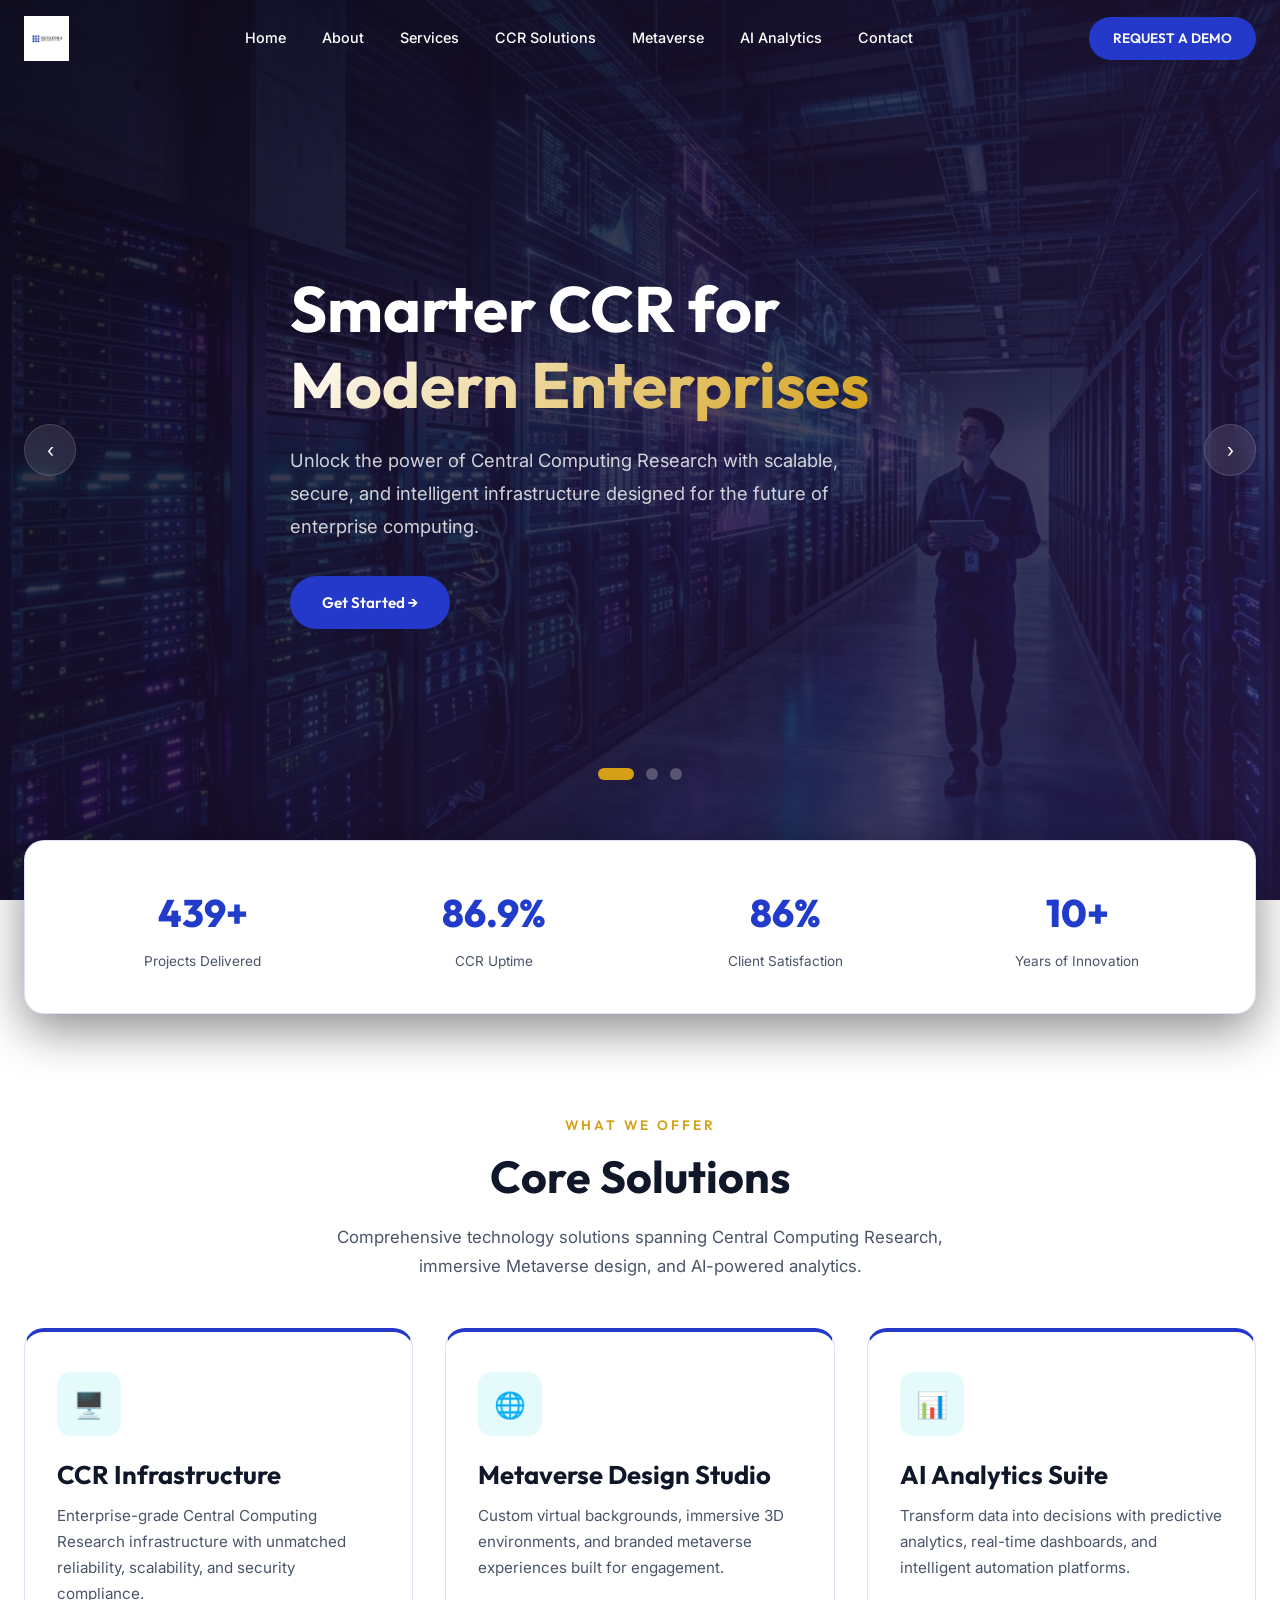
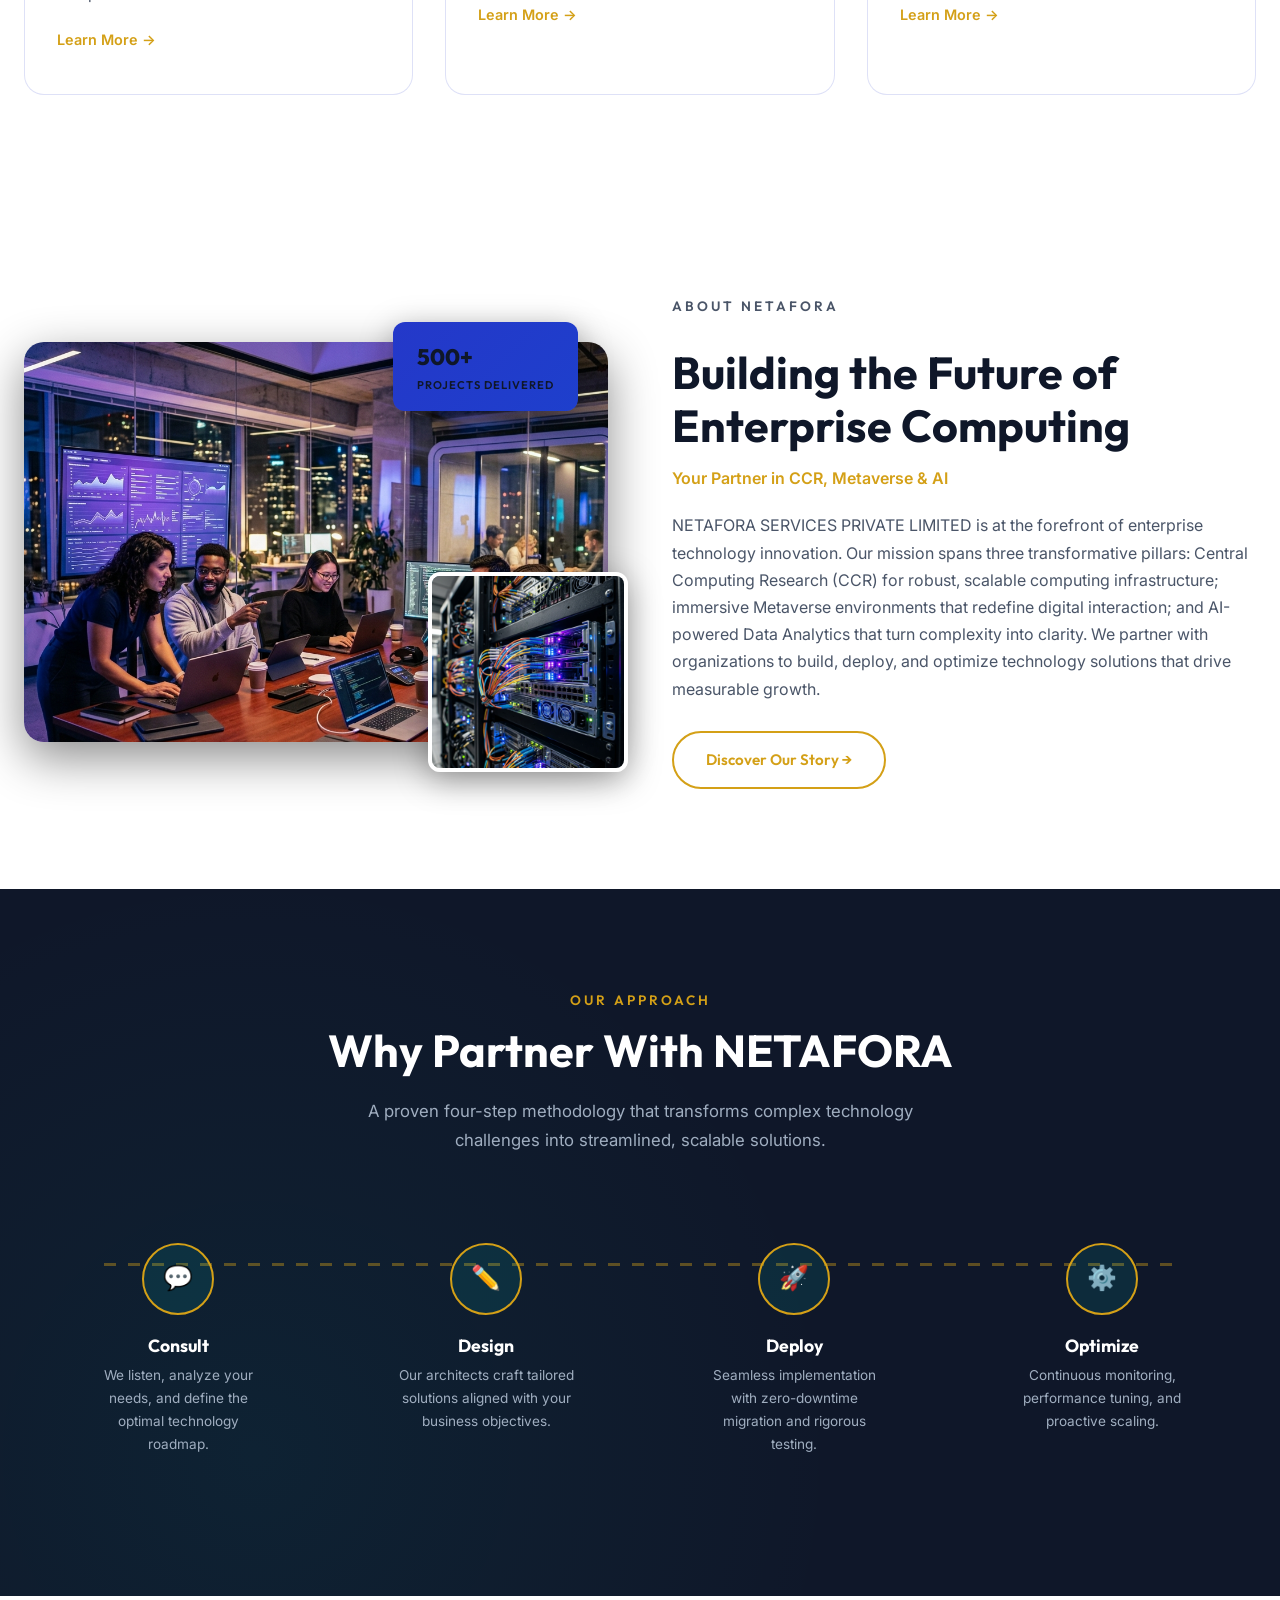
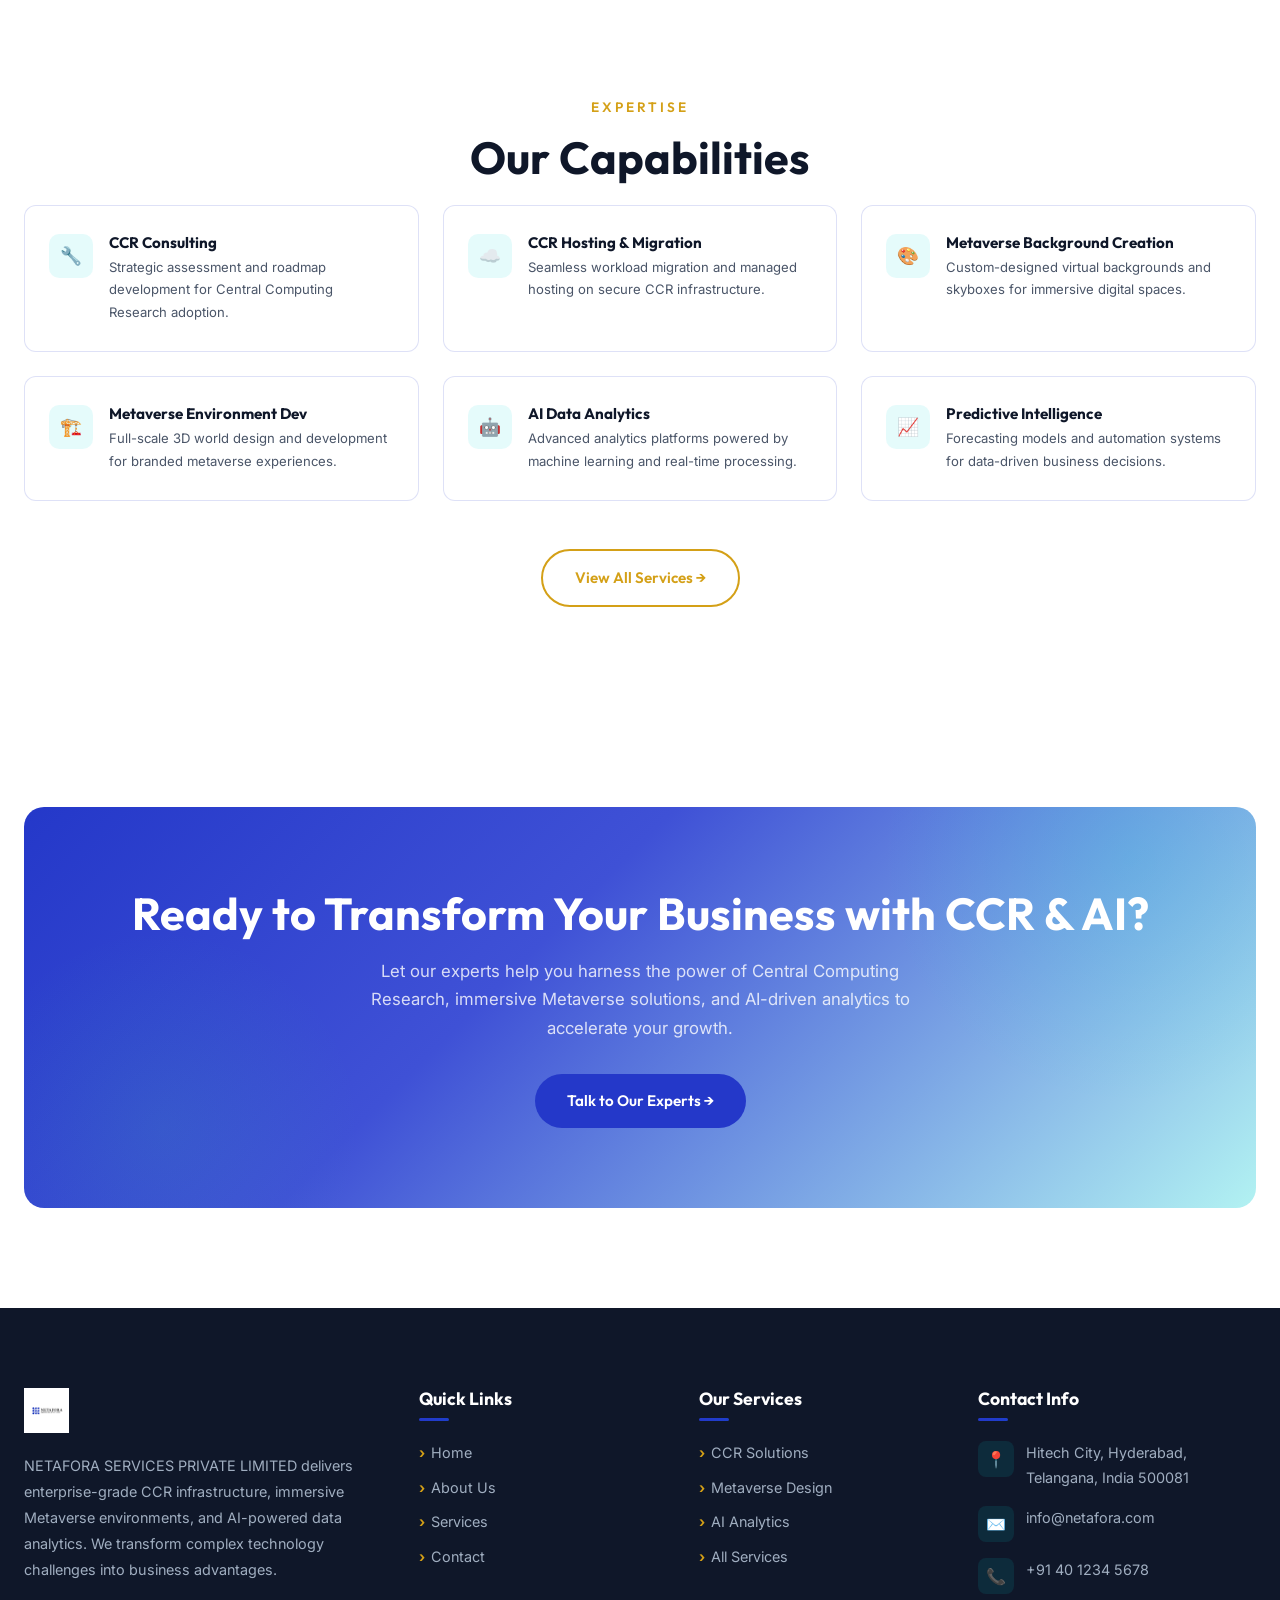
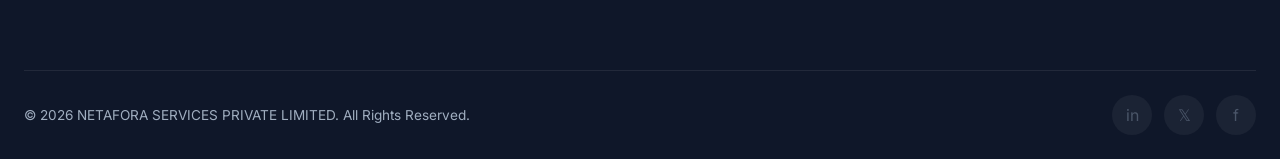
==== commit 9fae2c58: "Second Commit" ====
--- a/index.html
+++ b/index.html
@@ -13,11 +13,7 @@
   <header class="site-header" id="siteHeader">
     <div class="header-inner">
       <a href="index.html" class="logo">
-        <div class="logo-icon" aria-hidden="true"></div>
-        <div class="logo-text">
-          <span class="brand">NETAFORA</span>
-          <span class="tagline">SERVICES</span>
-        </div>
+        <img src="assets/images/NETA-LOGO.jpg" alt="NETAFORA SERVICES Logo" class="logo-img">
       </a>
       <nav class="main-nav" id="mainNav">
         <a href="index.html">Home</a>
@@ -273,11 +269,7 @@
       <div class="footer-grid">
         <div class="footer-col">
           <div class="logo" style="margin-bottom: 20px;">
-            <div class="logo-icon" aria-hidden="true"></div>
-            <div class="logo-text">
-              <span class="brand">NETAFORA</span>
-              <span class="tagline">SERVICES</span>
-            </div>
+            <img src="assets/images/NETA-LOGO.jpg" alt="NETAFORA SERVICES Logo" class="logo-img">
           </div>
           <p>NETAFORA SERVICES PRIVATE LIMITED delivers enterprise-grade CCR infrastructure, immersive Metaverse environments, and AI-powered data analytics. We transform complex technology challenges into business advantages.</p>
         </div>
--- a/css/style.css
+++ b/css/style.css
@@ -17,23 +17,23 @@
 
 /* ---------- Design Tokens ---------- */
 :root {
-  --primary: #2D1B4E;
-  --primary-light: #3D2B6E;
-  --primary-dark: #1A0F30;
-  --primary-mid: #352060;
-  --accent: #00D4D4;
-  --accent-alt: #3DDC97;
-  --gradient: linear-gradient(135deg, #00D4D4, #3DDC97);
-  --gradient-diag: linear-gradient(135deg, #2D1B4E 50%, #00D4D4 50%);
-  --gradient-hero: linear-gradient(135deg, rgba(45,27,78,0.92), rgba(26,15,48,0.85));
-  --bg: #0F0A1A;
-  --bg-card: rgba(45,27,78,0.55);
-  --bg-card-solid: #251545;
-  --text: #FFFFFF;
-  --text-secondary: rgba(255,255,255,0.7);
-  --text-muted: rgba(255,255,255,0.45);
-  --border: rgba(0,212,212,0.25);
-  --border-strong: rgba(0,212,212,0.5);
+  --primary: #2438C9;
+  --primary-light: #3F51D6;
+  --primary-dark: #0F1729;
+  --primary-mid: #1E3FCC;
+  --accent: #D4A017;
+  --accent-alt: #E4B127;
+  --gradient: linear-gradient(135deg, #2438C9, #1E3FCC);
+  --gradient-diag: linear-gradient(135deg, #F8FAFC 50%, #2438C9 50%);
+  --gradient-hero: linear-gradient(135deg, rgba(36,56,201,0.92), rgba(15,23,41,0.85));
+  --bg: #FFFFFF;
+  --bg-card: #FFFFFF;
+  --bg-card-solid: #F8FAFC;
+  --text: #0F1729;
+  --text-secondary: #4A5568;
+  --text-muted: #718096;
+  --border: rgba(36,56,201,0.15);
+  --border-strong: rgba(36,56,201,0.3);
   --shadow: 0 8px 32px rgba(0,0,0,0.35);
   --shadow-lg: 0 16px 48px rgba(0,0,0,0.45);
   --radius: 12px;
@@ -47,6 +47,7 @@
 .container { max-width: var(--max-width); margin: 0 auto; padding: 0 24px; }
 .section-pad { padding: 100px 0; }
 .text-gradient { background: var(--gradient); -webkit-background-clip: text; -webkit-text-fill-color: transparent; background-clip: text; }
+.hero-carousel .text-gradient, .meta-hero .text-gradient, .analytics-hero .text-gradient, .cta-banner-inner .text-gradient { background: linear-gradient(135deg, #ffffff, #D4A017); -webkit-background-clip: text; -webkit-text-fill-color: transparent; background-clip: text; }
 .sr-only { position: absolute; width: 1px; height: 1px; padding: 0; margin: -1px; overflow: hidden; clip: rect(0,0,0,0); border: 0; }
 
 /* ---------- Typography ---------- */
@@ -62,8 +63,8 @@
 
 /* ---------- Buttons ---------- */
 .btn { display: inline-flex; align-items: center; gap: 8px; padding: 14px 32px; border-radius: var(--radius-pill); font-family: 'Outfit', sans-serif; font-weight: 600; font-size: 0.95rem; border: none; cursor: pointer; transition: var(--transition); position: relative; overflow: hidden; }
-.btn-primary { background: var(--gradient); color: var(--primary-dark); }
-.btn-primary:hover { transform: translateY(-2px); box-shadow: 0 8px 24px rgba(0,212,212,0.35); }
+.btn-primary { background: var(--primary); color: #fff; }
+.btn-primary:hover { transform: translateY(-2px); box-shadow: 0 8px 24px rgba(36,56,201,0.35); }
 .btn-outline { background: transparent; color: var(--accent); border: 2px solid var(--accent); }
 .btn-outline:hover { background: var(--accent); color: var(--primary-dark); transform: translateY(-2px); }
 .btn-white { background: #fff; color: var(--primary); }
@@ -73,7 +74,7 @@
 
 /* ---------- Header / Navigation ---------- */
 .site-header { position: fixed; top: 0; left: 0; width: 100%; z-index: 1000; padding: 16px 0; transition: var(--transition); }
-.site-header.scrolled { background: rgba(15,10,26,0.95); backdrop-filter: blur(20px); -webkit-backdrop-filter: blur(20px); padding: 10px 0; box-shadow: 0 4px 30px rgba(0,0,0,0.3); }
+.site-header.scrolled { background: rgba(255,255,255,0.95); backdrop-filter: blur(20px); -webkit-backdrop-filter: blur(20px); padding: 10px 0; box-shadow: 0 4px 30px rgba(0,0,0,0.3); }
 .header-inner { display: flex; align-items: center; justify-content: space-between; max-width: var(--max-width); margin: 0 auto; padding: 0 24px; }
 .logo { display: flex; align-items: center; gap: 12px; }
 .logo-icon { width: 44px; height: 44px; background: var(--gradient); border-radius: 10px; display: flex; align-items: center; justify-content: center; position: relative; }
@@ -115,11 +116,11 @@
 .footer-socials a:hover { background: var(--accent); color: var(--primary-dark); }
 
 /* ---------- Page Banner ---------- */
-.page-banner { position: relative; padding: 160px 0 80px; text-align: center; background: var(--primary-dark); overflow: hidden; }
-.page-banner::before { content: ''; position: absolute; inset: 0; background: radial-gradient(ellipse at 30% 50%, rgba(0,212,212,0.08) 0%, transparent 60%), radial-gradient(ellipse at 70% 50%, rgba(61,220,151,0.06) 0%, transparent 60%); }
+.page-banner { position: relative; padding: 160px 0 80px; text-align: center; background: var(--primary-dark); overflow: hidden; color: #fff; }
+.page-banner::before { content: ''; position: absolute; inset: 0; background: radial-gradient(ellipse at 30% 50%, rgba(36,56,201,0.08) 0%, transparent 60%), radial-gradient(ellipse at 70% 50%, rgba(228,177,39,0.06) 0%, transparent 60%); }
 .page-banner .grid-pattern { position: absolute; inset: 0; background-image: linear-gradient(rgba(255,255,255,0.03) 1px, transparent 1px), linear-gradient(90deg, rgba(255,255,255,0.03) 1px, transparent 1px); background-size: 50px 50px; }
-.page-banner h1 { position: relative; z-index: 1; }
-.page-banner .breadcrumb { position: relative; z-index: 1; margin-top: 16px; color: var(--text-secondary); font-size: 0.9rem; }
+.page-banner h1 { position: relative; z-index: 1; color: #fff; }
+.page-banner .breadcrumb { position: relative; z-index: 1; margin-top: 16px; color: rgba(255,255,255,0.7); font-size: 0.9rem; }
 .page-banner .breadcrumb a { color: var(--accent); }
 
 /* ============================================================
@@ -132,8 +133,8 @@
 .carousel-slide .slide-bg { position: absolute; inset: 0; background-size: cover; background-position: center; }
 .carousel-slide .slide-overlay { position: absolute; inset: 0; background: linear-gradient(135deg, rgba(15,10,26,0.88) 0%, rgba(45,27,78,0.75) 100%); }
 .carousel-slide .slide-content { position: relative; z-index: 2; max-width: var(--max-width); margin: 0 auto; padding: 0 24px; }
-.carousel-slide .slide-content h1 { font-size: clamp(2.4rem, 5.5vw, 4rem); margin-bottom: 20px; max-width: 700px; }
-.carousel-slide .slide-content p { color: var(--text-secondary); font-size: 1.15rem; max-width: 560px; margin-bottom: 32px; line-height: 1.8; }
+.carousel-slide .slide-content h1 { font-size: clamp(2.4rem, 5.5vw, 4rem); margin-bottom: 20px; max-width: 700px; color: #fff; }
+.carousel-slide .slide-content p { color: rgba(255,255,255,0.8); font-size: 1.15rem; max-width: 560px; margin-bottom: 32px; line-height: 1.8; }
 
 .carousel-arrows { position: absolute; top: 50%; left: 0; right: 0; z-index: 10; display: flex; justify-content: space-between; padding: 0 24px; transform: translateY(-50%); pointer-events: none; }
 .carousel-arrow { width: 52px; height: 52px; border-radius: 50%; background: rgba(255,255,255,0.1); backdrop-filter: blur(10px); border: 1px solid rgba(255,255,255,0.15); display: flex; align-items: center; justify-content: center; cursor: pointer; transition: var(--transition); pointer-events: all; color: #fff; font-size: 1.2rem; }
@@ -145,7 +146,7 @@
 
 /* ---------- Stats Strip ---------- */
 .stats-strip { position: relative; z-index: 20; margin-top: -60px; }
-.stats-strip-inner { background: rgba(45,27,78,0.85); backdrop-filter: blur(20px); -webkit-backdrop-filter: blur(20px); border: 1px solid var(--border); border-radius: var(--radius-lg); padding: 40px 48px; display: grid; grid-template-columns: repeat(4, 1fr); gap: 32px; box-shadow: var(--shadow-lg); }
+.stats-strip-inner { background: #fff; backdrop-filter: blur(20px); -webkit-backdrop-filter: blur(20px); border: 1px solid var(--border); border-radius: var(--radius-lg); padding: 40px 48px; display: grid; grid-template-columns: repeat(4, 1fr); gap: 32px; box-shadow: var(--shadow-lg); }
 .stat-item { text-align: center; }
 .stat-number { font-family: 'Outfit', sans-serif; font-size: 2.4rem; font-weight: 800; background: var(--gradient); -webkit-background-clip: text; -webkit-text-fill-color: transparent; background-clip: text; }
 .stat-label { color: var(--text-secondary); font-size: 0.85rem; margin-top: 4px; }
@@ -177,7 +178,9 @@
 .snapshot-text p { color: var(--text-secondary); margin-bottom: 28px; }
 
 /* ---------- Process Timeline ---------- */
-.process-section { background: var(--primary-dark); position: relative; overflow: hidden; }
+.process-section { background: var(--primary-dark); position: relative; overflow: hidden; color: #fff; }
+.process-section .section-title { color: #fff; }
+.process-section .section-subtitle { color: #A0AEC0; }
 .process-section::before { content: ''; position: absolute; inset: 0; background: radial-gradient(circle at 20% 80%, rgba(0,212,212,0.06), transparent 50%); }
 .process-timeline { display: flex; align-items: flex-start; justify-content: space-between; position: relative; padding: 40px 0; }
 .process-timeline::before { content: ''; position: absolute; top: 60px; left: 80px; right: 80px; height: 3px; background: repeating-linear-gradient(90deg, var(--accent) 0, var(--accent) 12px, transparent 12px, transparent 24px); opacity: 0.4; }
@@ -185,11 +188,11 @@
 .process-step .step-icon { width: 72px; height: 72px; border-radius: 50%; background: rgba(0,212,212,0.1); border: 2px solid var(--accent); display: flex; align-items: center; justify-content: center; margin: 0 auto 20px; font-size: 1.5rem; color: var(--accent); transition: var(--transition); }
 .process-step:hover .step-icon { background: var(--accent); color: var(--primary-dark); transform: scale(1.1); }
 .process-step h4 { margin-bottom: 8px; font-size: 1.1rem; }
-.process-step p { color: var(--text-secondary); font-size: 0.85rem; max-width: 180px; margin: 0 auto; }
+.process-step p { color: #A0AEC0; font-size: 0.85rem; max-width: 180px; margin: 0 auto; }
 
 /* ---------- Capabilities Grid ---------- */
 .capabilities-grid { display: grid; grid-template-columns: repeat(3, 1fr); gap: 24px; margin-bottom: 48px; }
-.capability-item { background: var(--bg-card); border: 1px solid rgba(255,255,255,0.06); border-radius: var(--radius); padding: 28px 24px; display: flex; align-items: flex-start; gap: 16px; transition: var(--transition); }
+.capability-item { background: var(--bg-card); border: 1px solid var(--border); border-radius: var(--radius); padding: 28px 24px; display: flex; align-items: flex-start; gap: 16px; transition: var(--transition); }
 .capability-item:hover { border-color: var(--border); transform: translateY(-4px); }
 .capability-item .cap-icon { width: 44px; height: 44px; min-width: 44px; background: rgba(0,212,212,0.1); border-radius: 10px; display: flex; align-items: center; justify-content: center; color: var(--accent); font-size: 1.1rem; }
 .capability-item h4 { font-size: 0.95rem; margin-bottom: 4px; }
@@ -200,8 +203,8 @@
 .cta-banner-inner { background: linear-gradient(135deg, var(--primary) 0%, var(--primary-light) 40%, rgba(0,212,212,0.3) 100%); border-radius: var(--radius-lg); padding: 80px 64px; text-align: center; position: relative; overflow: hidden; }
 .cta-banner-inner::before { content: ''; position: absolute; top: -50%; right: -10%; width: 500px; height: 500px; background: radial-gradient(circle, rgba(0,212,212,0.15), transparent 70%); border-radius: 50%; }
 .cta-banner-inner::after { content: ''; position: absolute; bottom: -30%; left: -5%; width: 400px; height: 400px; background: radial-gradient(circle, rgba(61,220,151,0.1), transparent 70%); border-radius: 50%; }
-.cta-banner-inner h2 { position: relative; z-index: 1; margin-bottom: 16px; }
-.cta-banner-inner p { position: relative; z-index: 1; color: var(--text-secondary); max-width: 560px; margin: 0 auto 32px; font-size: 1.05rem; }
+.cta-banner-inner h2 { position: relative; z-index: 1; margin-bottom: 16px; color: #fff; }
+.cta-banner-inner p { position: relative; z-index: 1; color: rgba(255,255,255,0.8); max-width: 560px; margin: 0 auto 32px; font-size: 1.05rem; }
 .cta-banner-inner .btn { position: relative; z-index: 1; }
 
 /* ============================================================
@@ -238,7 +241,7 @@
    SERVICES PAGE — Masonry Grid
    ============================================================ */
 .masonry-grid { columns: 3; column-gap: 28px; }
-.masonry-item { break-inside: avoid; margin-bottom: 28px; background: var(--bg-card); border: 1px solid rgba(255,255,255,0.06); border-radius: var(--radius-lg); overflow: hidden; transition: var(--transition); }
+.masonry-item { break-inside: avoid; margin-bottom: 28px; background: var(--bg-card); border: 1px solid var(--border); border-radius: var(--radius-lg); overflow: hidden; transition: var(--transition); }
 .masonry-item:hover { transform: translateY(-6px); box-shadow: var(--shadow-lg); border-color: var(--border); }
 .masonry-item img { width: 100%; height: auto; min-height: 180px; max-height: 260px; object-fit: cover; }
 .masonry-item .masonry-content { padding: 28px 24px; }
@@ -283,10 +286,10 @@
    ============================================================ */
 .meta-hero { position: relative; min-height: 70vh; display: flex; align-items: flex-end; padding-bottom: 60px; overflow: hidden; }
 .meta-hero .hero-bg { position: absolute; inset: 0; background-size: cover; background-position: center; }
-.meta-hero .hero-overlay { position: absolute; inset: 0; background: linear-gradient(to top, rgba(15,10,26,0.95) 0%, rgba(15,10,26,0.3) 100%); }
+.meta-hero .hero-overlay { position: absolute; inset: 0; background: linear-gradient(to top, rgba(255,255,255,0.95) 0%, rgba(15,10,26,0.3) 100%); }
 .meta-hero .hero-content { position: relative; z-index: 2; max-width: 560px; padding: 40px; background: rgba(45,27,78,0.6); backdrop-filter: blur(16px); border: 1px solid var(--border); border-radius: var(--radius-lg); }
-.meta-hero .hero-content h1 { font-size: clamp(1.8rem, 4vw, 2.6rem); margin-bottom: 16px; }
-.meta-hero .hero-content p { color: var(--text-secondary); margin-bottom: 24px; }
+.meta-hero .hero-content h1 { font-size: clamp(1.8rem, 4vw, 2.6rem); margin-bottom: 16px; color: #fff; }
+.meta-hero .hero-content p { color: rgba(255,255,255,0.8); margin-bottom: 24px; }
 
 .meta-services-grid { display: grid; grid-template-columns: 1fr 1fr; gap: 28px; }
 .meta-service-card { position: relative; border-radius: var(--radius-lg); overflow: hidden; min-height: 320px; display: flex; align-items: flex-end; transition: var(--transition); }
@@ -323,11 +326,11 @@
 .analytics-hero .hero-bg { position: absolute; inset: 0; background-size: cover; background-position: center; }
 .analytics-hero .hero-overlay { position: absolute; inset: 0; background: linear-gradient(135deg, rgba(15,10,26,0.9), rgba(45,27,78,0.8)); }
 .analytics-hero .hero-content { position: relative; z-index: 2; max-width: var(--max-width); margin: 0 auto; padding: 0 24px; }
-.analytics-hero h1 { max-width: 600px; margin-bottom: 20px; }
-.analytics-hero p { color: var(--text-secondary); max-width: 520px; font-size: 1.1rem; margin-bottom: 28px; }
+.analytics-hero h1 { max-width: 600px; margin-bottom: 20px; color: #fff; }
+.analytics-hero p { color: rgba(255,255,255,0.8); max-width: 520px; font-size: 1.1rem; margin-bottom: 28px; }
 
 .deliver-grid { display: grid; grid-template-columns: repeat(4, 1fr); gap: 24px; }
-.deliver-card { background: var(--bg-card); border: 1px solid rgba(255,255,255,0.06); border-radius: var(--radius-lg); padding: 36px 28px; text-align: center; transition: var(--transition); }
+.deliver-card { background: var(--bg-card); border: 1px solid var(--border); border-radius: var(--radius-lg); padding: 36px 28px; text-align: center; transition: var(--transition); }
 .deliver-card:hover { transform: translateY(-6px); border-color: var(--border); box-shadow: var(--shadow); }
 .deliver-card .d-icon { width: 64px; height: 64px; background: rgba(0,212,212,0.1); border-radius: 50%; display: flex; align-items: center; justify-content: center; margin: 0 auto 20px; font-size: 1.5rem; color: var(--accent); }
 .deliver-card h3 { font-size: 1.05rem; margin-bottom: 8px; }
@@ -472,3 +475,21 @@
   .benefit-stats { grid-template-columns: 1fr; }
   .gallery-scroll img { min-width: 280px; height: 200px; }
 }
+
+/* Logo specific */
+.logo-img { height: 45px; width: auto; object-fit: contain; }
+
+.site-footer { color: #fff; }
+.footer-col p, .footer-contact-item { color: #A0AEC0 !important; }
+.footer-col .footer-links a { color: #A0AEC0 !important; }
+.footer-col .footer-links a:hover { color: var(--accent) !important; }
+.footer-bottom p { color: #A0AEC0 !important; }
+
+.site-header.scrolled .main-nav a { color: var(--text-secondary); }
+.site-header.scrolled .main-nav a:hover, .site-header.scrolled .main-nav a.active { color: var(--primary); }
+.site-header .main-nav a { color: #fff; } /* when transparent on dark hero */
+
+.solution-card { border-top: 4px solid var(--primary); }
+.solution-card .card-link { position: relative; text-decoration: none; }
+.solution-card:hover .card-link { color: var(--accent); }
+.solution-card:hover .card-link::after { content: ''; position: absolute; bottom: -2px; left: 0; width: 100%; height: 1px; background: var(--accent); }
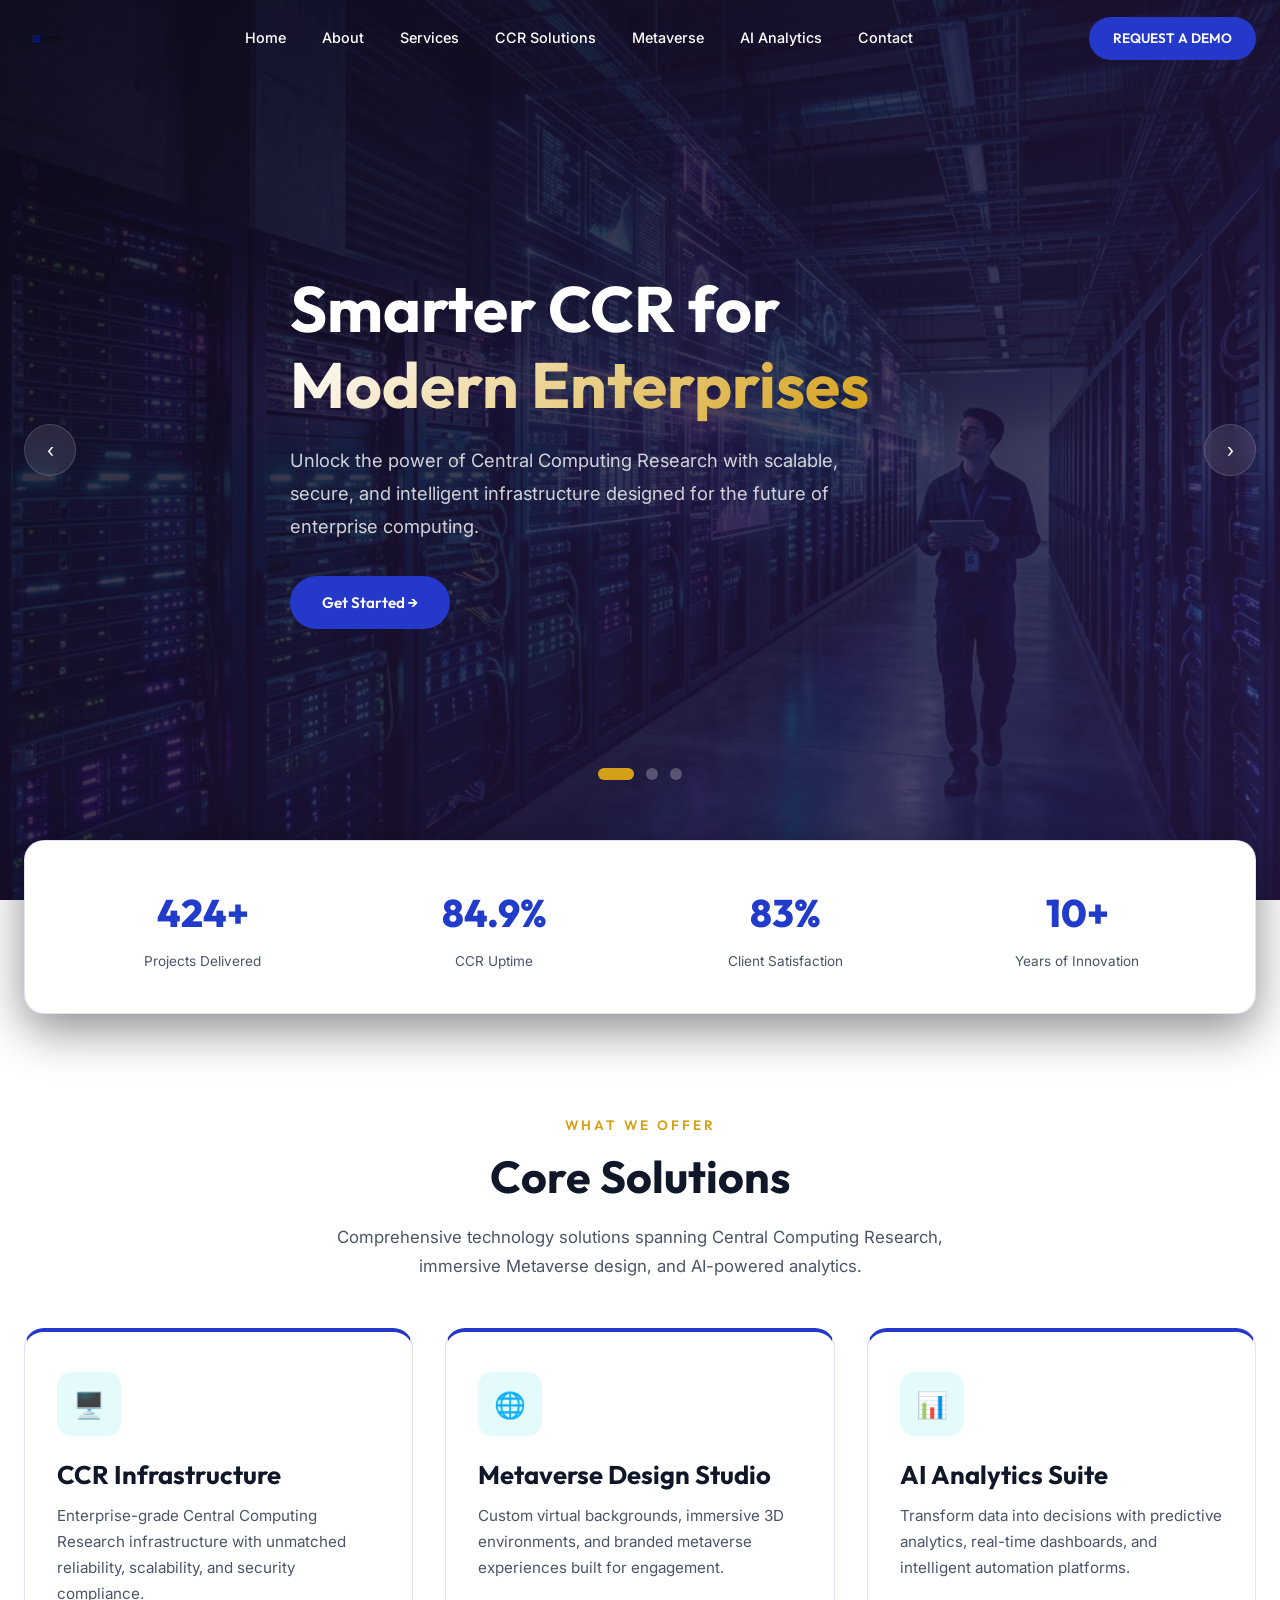
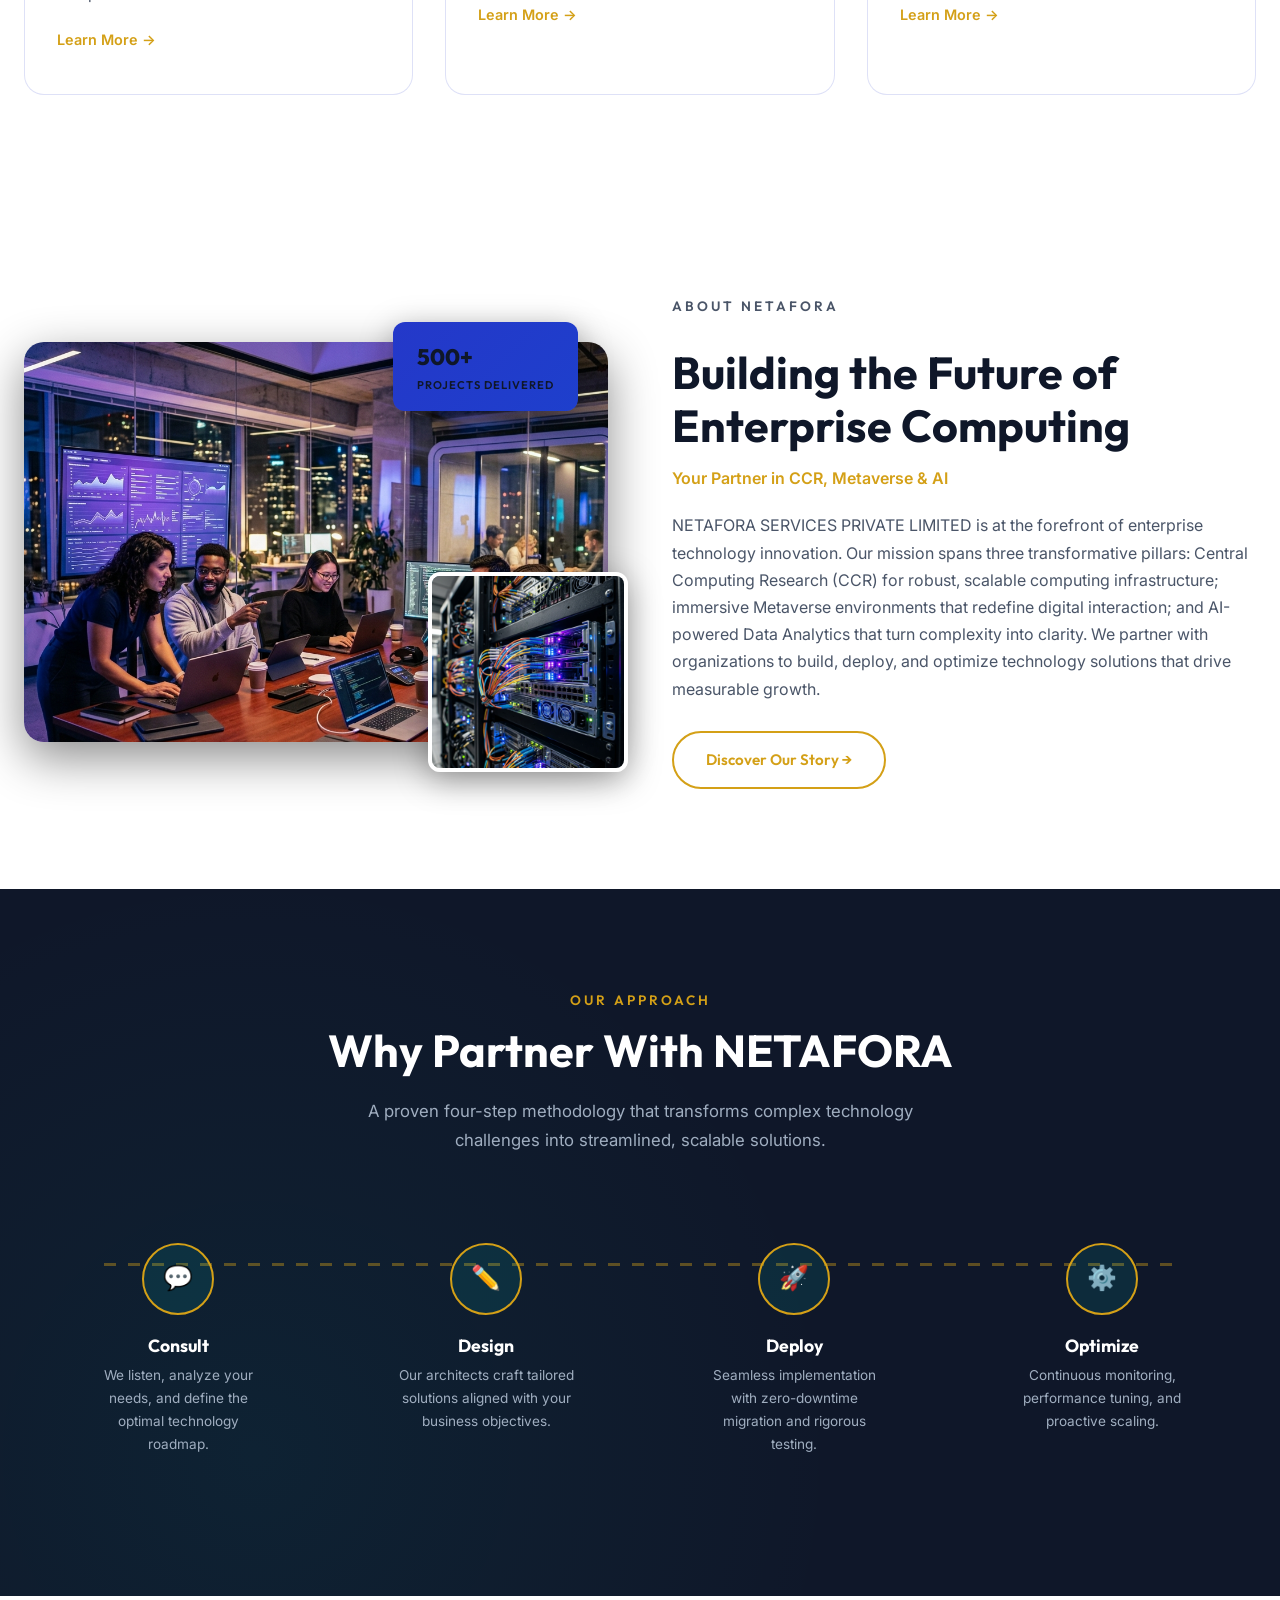
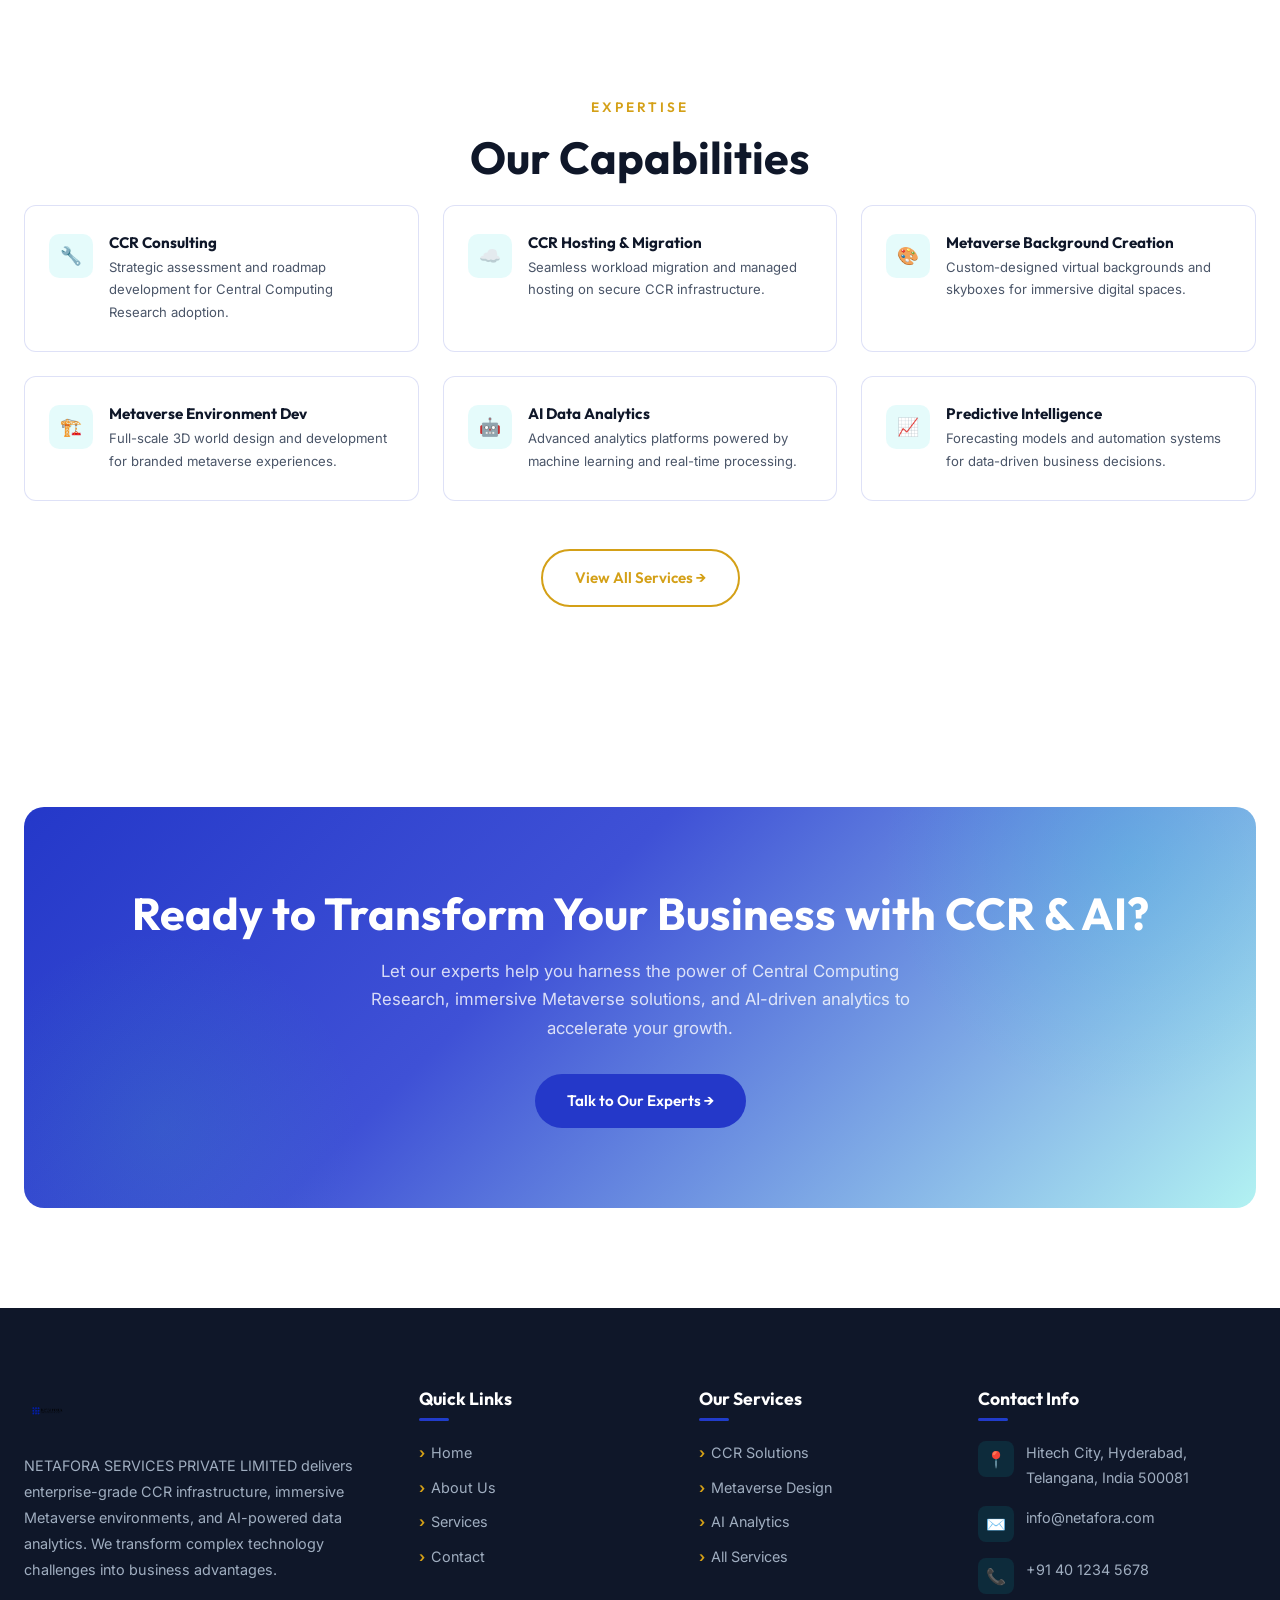
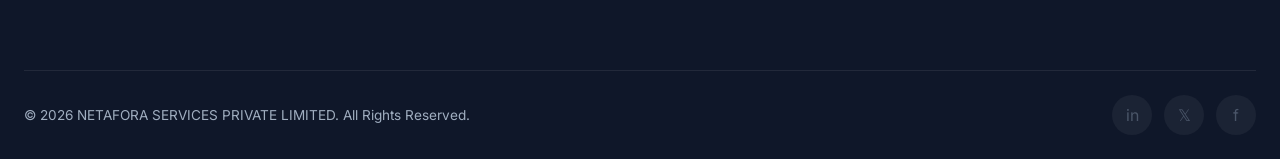
==== commit c16b57eb: "Second Commit2" ====
--- a/index.html
+++ b/index.html
@@ -13,7 +13,7 @@
   <header class="site-header" id="siteHeader">
     <div class="header-inner">
       <a href="index.html" class="logo">
-        <img src="assets/images/NETA-LOGO.jpg" alt="NETAFORA SERVICES Logo" class="logo-img">
+        <img src="assets/images/netafora.png" alt="NETAFORA SERVICES Logo" class="logo-img">
       </a>
       <nav class="main-nav" id="mainNav">
         <a href="index.html">Home</a>
@@ -269,7 +269,7 @@
       <div class="footer-grid">
         <div class="footer-col">
           <div class="logo" style="margin-bottom: 20px;">
-            <img src="assets/images/NETA-LOGO.jpg" alt="NETAFORA SERVICES Logo" class="logo-img">
+            <img src="assets/images/netafora.png" alt="NETAFORA SERVICES Logo" class="logo-img">
           </div>
           <p>NETAFORA SERVICES PRIVATE LIMITED delivers enterprise-grade CCR infrastructure, immersive Metaverse environments, and AI-powered data analytics. We transform complex technology challenges into business advantages.</p>
         </div>
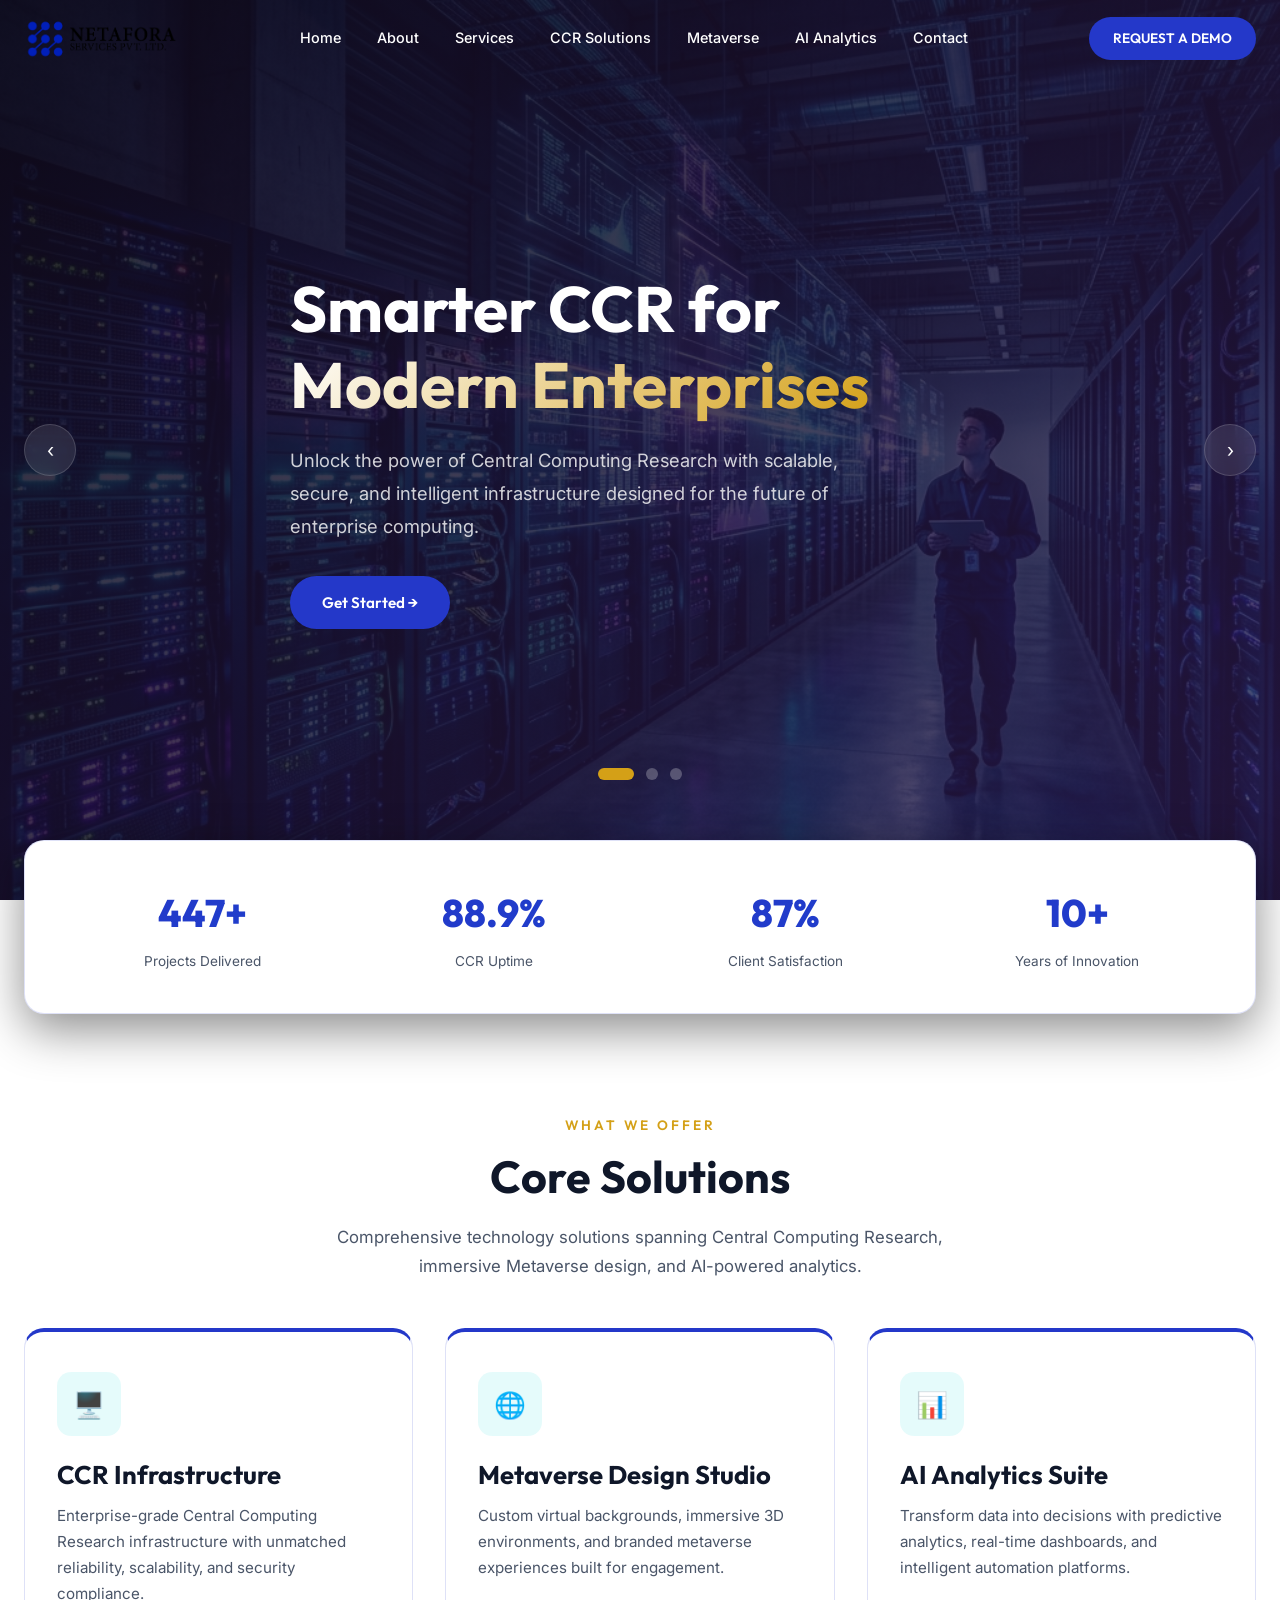
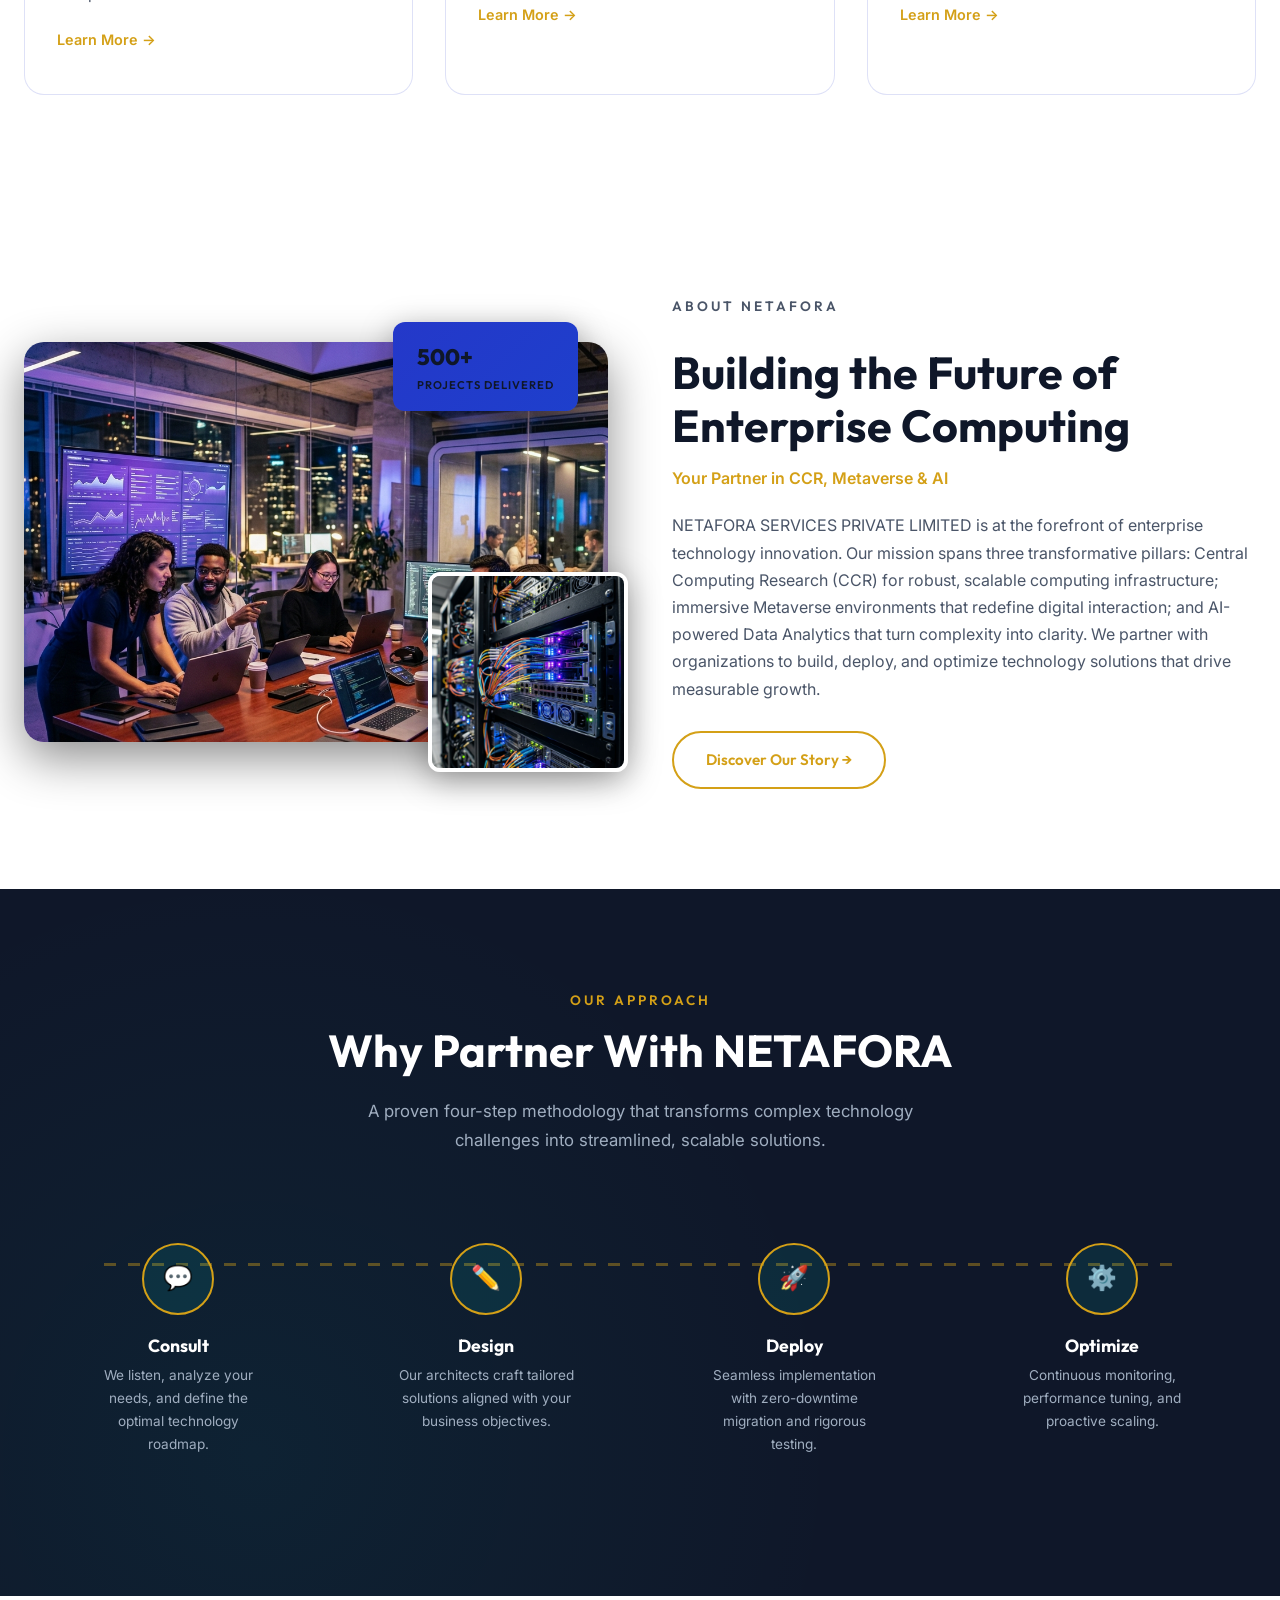
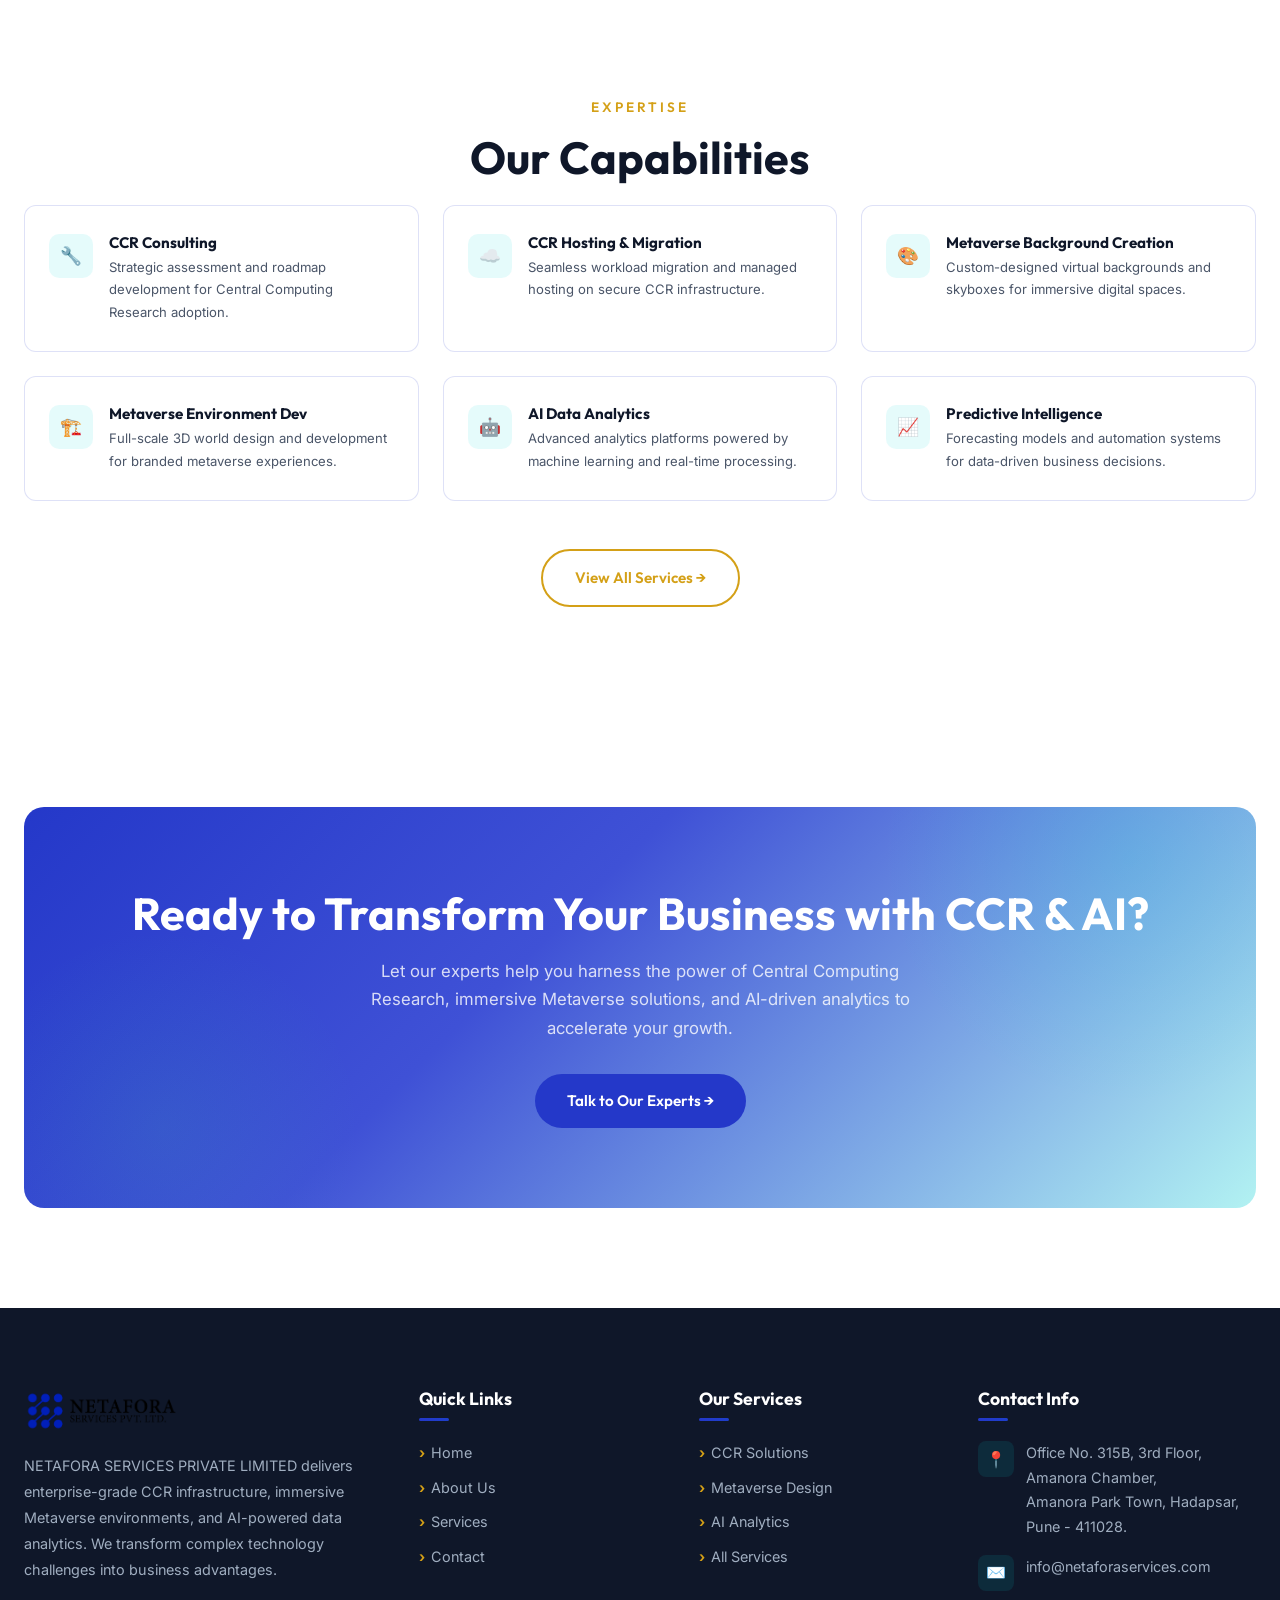
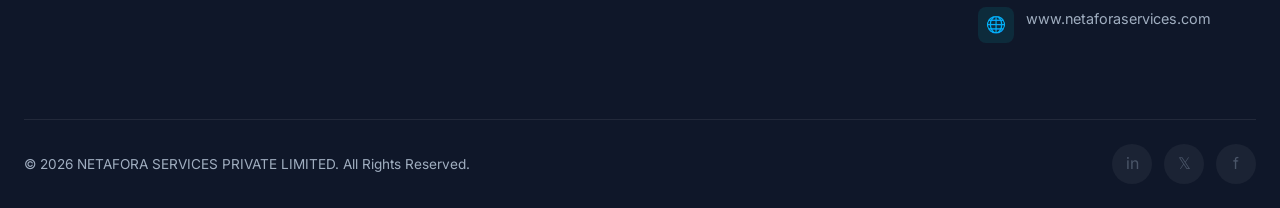
==== commit d37f7a60: "Second Commit3" ====
--- a/index.html
+++ b/index.html
@@ -295,15 +295,15 @@
           <h4>Contact Info</h4>
           <div class="footer-contact-item">
             <div class="fc-icon">📍</div>
-            <div>Hitech City, Hyderabad,<br>Telangana, India 500081</div>
+            <div>Office No. 315B, 3rd Floor, Amanora Chamber,<br>Amanora Park Town, Hadapsar, Pune - 411028.</div>
           </div>
           <div class="footer-contact-item">
             <div class="fc-icon">✉️</div>
-            <div>info@netafora.com</div>
+            <div>info@netaforaservices.com</div>
           </div>
           <div class="footer-contact-item">
-            <div class="fc-icon">📞</div>
-            <div>+91 40 1234 5678</div>
+            <div class="fc-icon">🌐</div>
+            <div>www.netaforaservices.com</div>
           </div>
         </div>
       </div>
